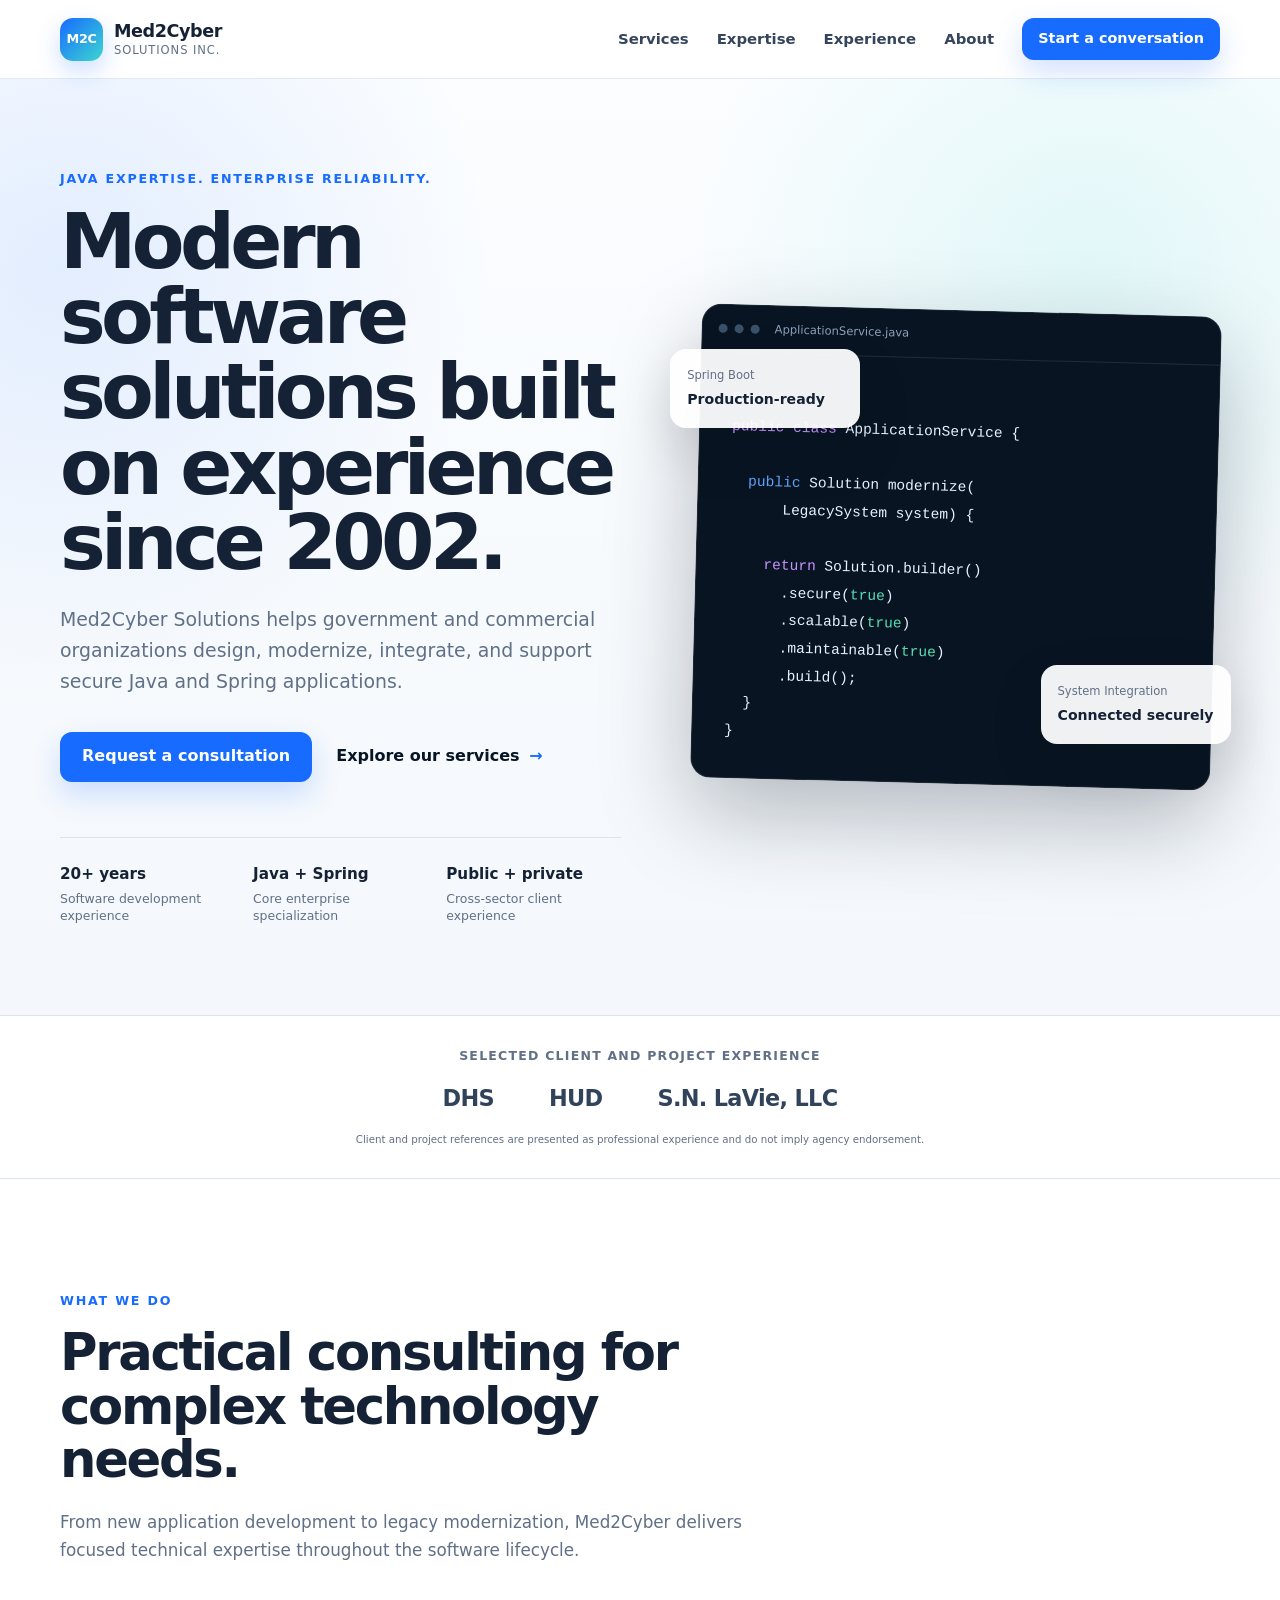
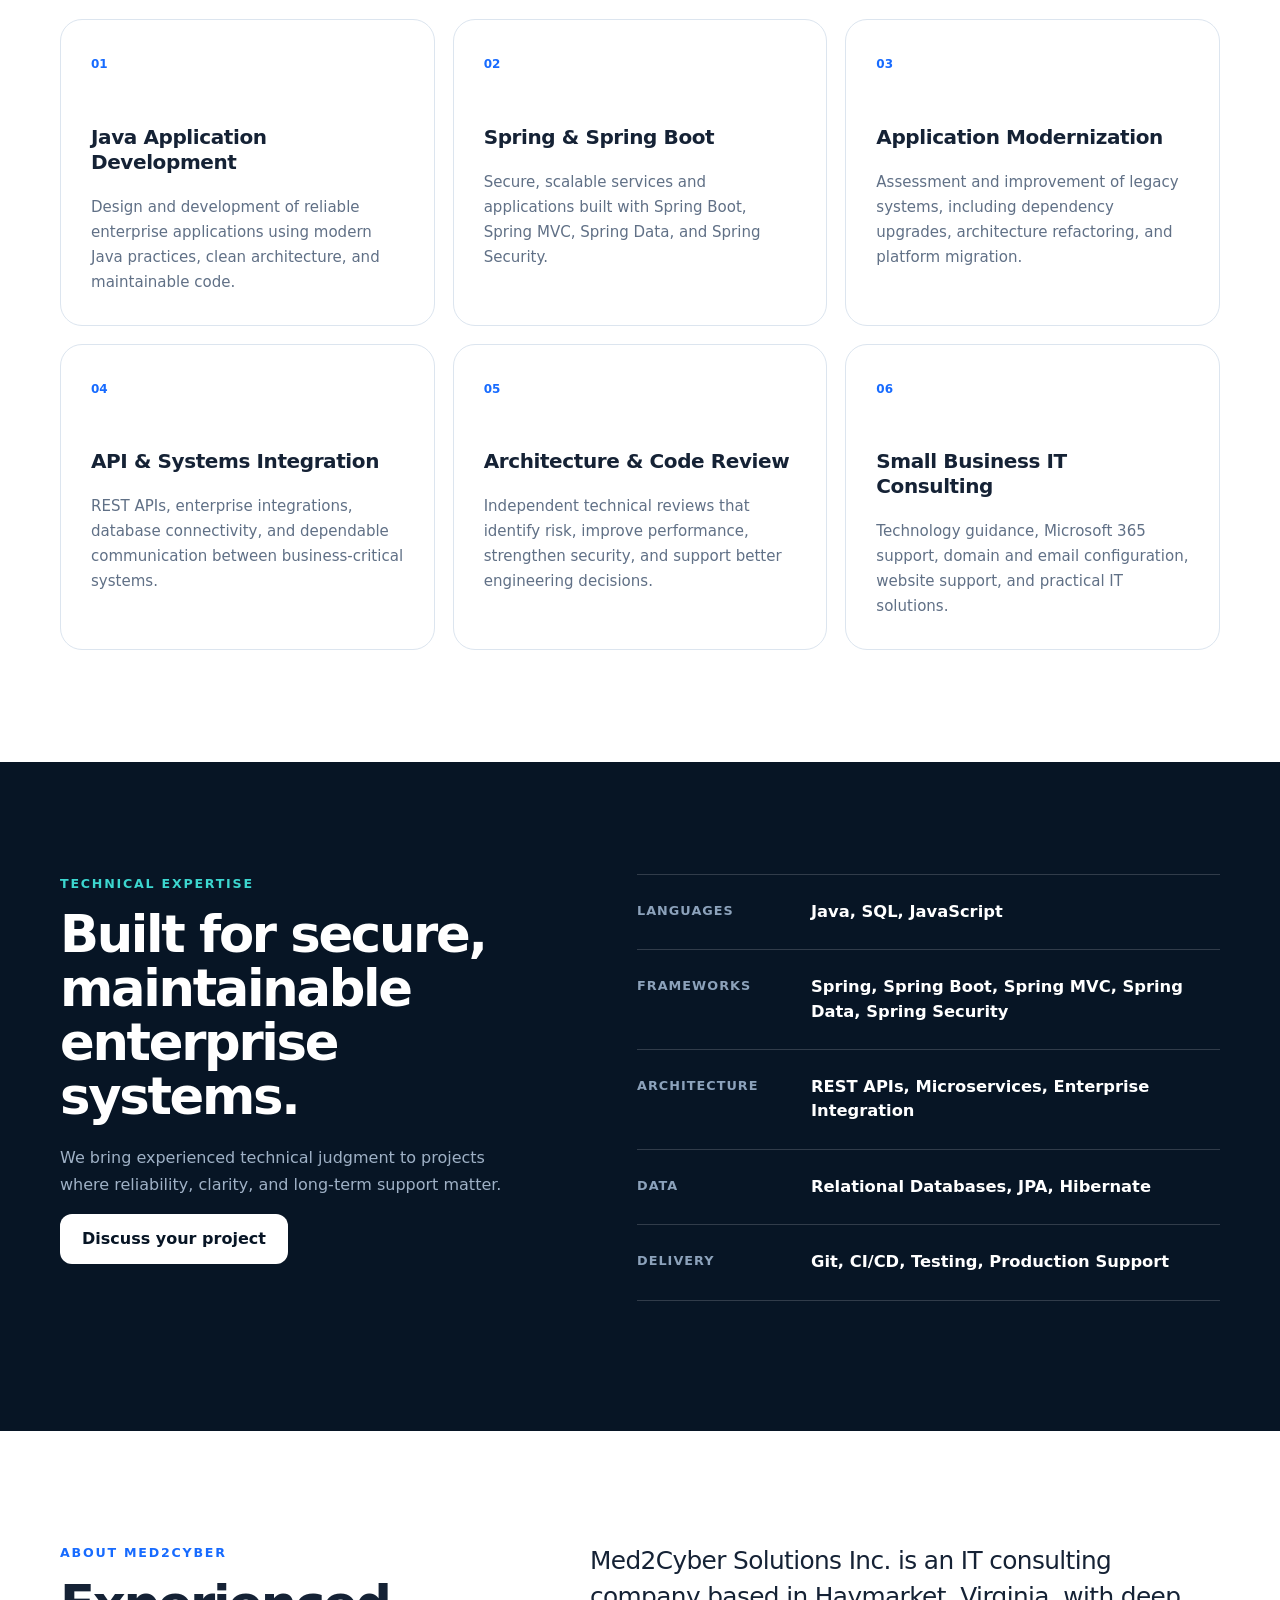
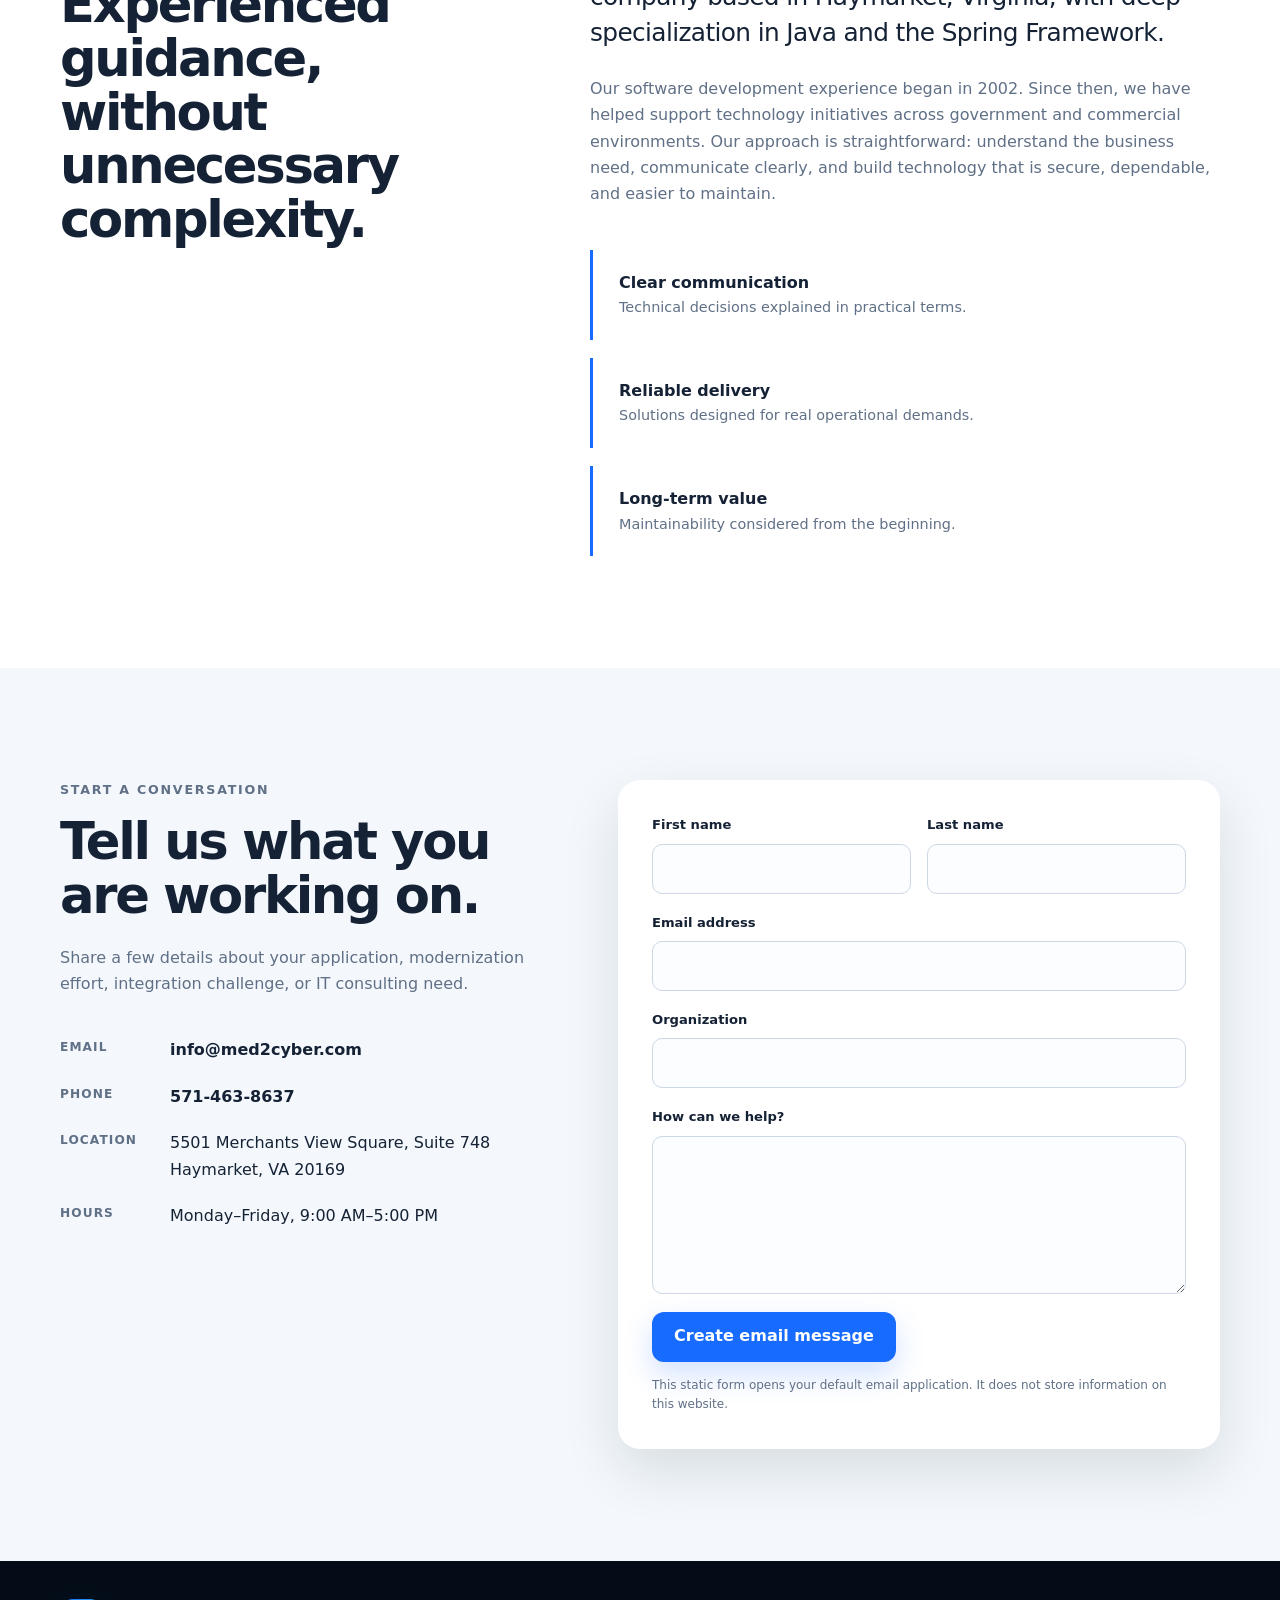
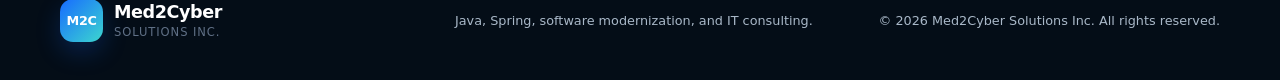
==== index.html @ 2984c555 "static web page for med2cyber`" ====
<!doctype html>
<html lang="en">
<head>
  <meta charset="utf-8" />
  <meta name="viewport" content="width=device-width, initial-scale=1" />
  <title>Med2Cyber Solutions | Java & Spring Consulting</title>
  <meta name="description" content="Med2Cyber Solutions provides Java, Spring Framework, application modernization, API integration, and IT consulting services in Northern Virginia." />
  <meta name="theme-color" content="#071525" />
  <meta property="og:title" content="Med2Cyber Solutions | Java & Spring Consulting" />
  <meta property="og:description" content="Enterprise Java solutions backed by software development experience since 2002." />
  <meta property="og:type" content="website" />
  <meta property="og:url" content="https://med2cyber.com/" />
  <link rel="canonical" href="https://med2cyber.com/" />
  <link rel="icon" href="favicon.svg" type="image/svg+xml" />
  <link rel="stylesheet" href="styles.css" />
  <script defer src="script.js"></script>
</head>
<body>
  <a class="skip-link" href="#main">Skip to content</a>

  <header class="site-header" id="top">
    <div class="container nav-wrap">
      <a class="brand" href="#top" aria-label="Med2Cyber Solutions home">
        <span class="brand-mark" aria-hidden="true">M2C</span>
        <span class="brand-text"><strong>Med2Cyber</strong><small>Solutions Inc.</small></span>
      </a>

      <button class="nav-toggle" aria-label="Open navigation" aria-expanded="false" aria-controls="site-nav">
        <span></span><span></span><span></span>
      </button>

      <nav id="site-nav" class="site-nav" aria-label="Primary navigation">
        <a href="#services">Services</a>
        <a href="#expertise">Expertise</a>
        <a href="#experience">Experience</a>
        <a href="#about">About</a>
        <a class="button button-small" href="#contact">Start a conversation</a>
      </nav>
    </div>
  </header>

  <main id="main">
    <section class="hero">
      <div class="hero-grid container">
        <div class="hero-copy reveal">
          <p class="eyebrow">Java expertise. Enterprise reliability.</p>
          <h1>Modern software solutions built on experience since 2002.</h1>
          <p class="hero-lead">Med2Cyber Solutions helps government and commercial organizations design, modernize, integrate, and support secure Java and Spring applications.</p>
          <div class="hero-actions">
            <a class="button" href="#contact">Request a consultation</a>
            <a class="text-link" href="#services">Explore our services <span aria-hidden="true">→</span></a>
          </div>
          <div class="hero-stats" aria-label="Company highlights">
            <div><strong>20+ years</strong><span>Software development experience</span></div>
            <div><strong>Java + Spring</strong><span>Core enterprise specialization</span></div>
            <div><strong>Public + private</strong><span>Cross-sector client experience</span></div>
          </div>
        </div>

        <div class="hero-visual reveal" aria-label="Illustration of connected enterprise systems">
          <div class="code-window">
            <div class="window-bar"><i></i><i></i><i></i><span>ApplicationService.java</span></div>
            <pre><code><span class="code-blue">@Service</span>
<span class="code-purple">public class</span> ApplicationService {

  <span class="code-blue">public</span> Solution modernize(
      LegacySystem system) {

    <span class="code-purple">return</span> Solution.builder()
      .secure(<span class="code-green">true</span>)
      .scalable(<span class="code-green">true</span>)
      .maintainable(<span class="code-green">true</span>)
      .build();
  }
}</code></pre>
          </div>
          <div class="floating-card floating-card-one"><span>Spring Boot</span><strong>Production-ready</strong></div>
          <div class="floating-card floating-card-two"><span>System Integration</span><strong>Connected securely</strong></div>
        </div>
      </div>
    </section>

    <section class="trust-band" id="experience" aria-labelledby="experience-title">
      <div class="container">
        <p id="experience-title">Selected client and project experience</p>
        <div class="client-list">
          <span>DHS</span><span>HUD</span><span>S.N. LaVie, LLC</span>
        </div>
        <p class="fine-print">Client and project references are presented as professional experience and do not imply agency endorsement.</p>
      </div>
    </section>

    <section class="section" id="services">
      <div class="container">
        <div class="section-heading reveal">
          <p class="eyebrow">What we do</p>
          <h2>Practical consulting for complex technology needs.</h2>
          <p>From new application development to legacy modernization, Med2Cyber delivers focused technical expertise throughout the software lifecycle.</p>
        </div>

        <div class="service-grid">
          <article class="service-card reveal">
            <span class="service-number">01</span>
            <h3>Java Application Development</h3>
            <p>Design and development of reliable enterprise applications using modern Java practices, clean architecture, and maintainable code.</p>
          </article>
          <article class="service-card reveal">
            <span class="service-number">02</span>
            <h3>Spring & Spring Boot</h3>
            <p>Secure, scalable services and applications built with Spring Boot, Spring MVC, Spring Data, and Spring Security.</p>
          </article>
          <article class="service-card reveal">
            <span class="service-number">03</span>
            <h3>Application Modernization</h3>
            <p>Assessment and improvement of legacy systems, including dependency upgrades, architecture refactoring, and platform migration.</p>
          </article>
          <article class="service-card reveal">
            <span class="service-number">04</span>
            <h3>API & Systems Integration</h3>
            <p>REST APIs, enterprise integrations, database connectivity, and dependable communication between business-critical systems.</p>
          </article>
          <article class="service-card reveal">
            <span class="service-number">05</span>
            <h3>Architecture & Code Review</h3>
            <p>Independent technical reviews that identify risk, improve performance, strengthen security, and support better engineering decisions.</p>
          </article>
          <article class="service-card reveal">
            <span class="service-number">06</span>
            <h3>Small Business IT Consulting</h3>
            <p>Technology guidance, Microsoft 365 support, domain and email configuration, website support, and practical IT solutions.</p>
          </article>
        </div>
      </div>
    </section>

    <section class="section section-dark" id="expertise">
      <div class="container expertise-grid">
        <div class="section-heading reveal">
          <p class="eyebrow">Technical expertise</p>
          <h2>Built for secure, maintainable enterprise systems.</h2>
          <p>We bring experienced technical judgment to projects where reliability, clarity, and long-term support matter.</p>
          <a class="button button-light" href="#contact">Discuss your project</a>
        </div>
        <div class="capability-list reveal">
          <div><span>Languages</span><strong>Java, SQL, JavaScript</strong></div>
          <div><span>Frameworks</span><strong>Spring, Spring Boot, Spring MVC, Spring Data, Spring Security</strong></div>
          <div><span>Architecture</span><strong>REST APIs, Microservices, Enterprise Integration</strong></div>
          <div><span>Data</span><strong>Relational Databases, JPA, Hibernate</strong></div>
          <div><span>Delivery</span><strong>Git, CI/CD, Testing, Production Support</strong></div>
        </div>
      </div>
    </section>

    <section class="section" id="about">
      <div class="container about-grid">
        <div class="about-panel reveal">
          <p class="eyebrow">About Med2Cyber</p>
          <h2>Experienced guidance, without unnecessary complexity.</h2>
        </div>
        <div class="about-copy reveal">
          <p class="large-copy">Med2Cyber Solutions Inc. is an IT consulting company based in Haymarket, Virginia, with deep specialization in Java and the Spring Framework.</p>
          <p>Our software development experience began in 2002. Since then, we have helped support technology initiatives across government and commercial environments. Our approach is straightforward: understand the business need, communicate clearly, and build technology that is secure, dependable, and easier to maintain.</p>
          <div class="principles">
            <div><strong>Clear communication</strong><span>Technical decisions explained in practical terms.</span></div>
            <div><strong>Reliable delivery</strong><span>Solutions designed for real operational demands.</span></div>
            <div><strong>Long-term value</strong><span>Maintainability considered from the beginning.</span></div>
          </div>
        </div>
      </div>
    </section>

    <section class="section contact-section" id="contact">
      <div class="container contact-grid">
        <div class="contact-copy reveal">
          <p class="eyebrow">Start a conversation</p>
          <h2>Tell us what you are working on.</h2>
          <p>Share a few details about your application, modernization effort, integration challenge, or IT consulting need.</p>
          <ul class="contact-details">
            <li><span>Email</span><a href="mailto:info@med2cyber.com">info@med2cyber.com</a></li>
            <li><span>Phone</span><a href="tel:+15714638637">571-463-8637</a></li>
            <li><span>Location</span><address>5501 Merchants View Square, Suite 748<br />Haymarket, VA 20169</address></li>
            <li><span>Hours</span><p>Monday–Friday, 9:00 AM–5:00 PM</p></li>
          </ul>
        </div>

        <form class="contact-form reveal" id="contact-form">
          <div class="field-row">
            <label>First name<input type="text" name="firstName" autocomplete="given-name" required /></label>
            <label>Last name<input type="text" name="lastName" autocomplete="family-name" required /></label>
          </div>
          <label>Email address<input type="email" name="email" autocomplete="email" required /></label>
          <label>Organization<input type="text" name="organization" autocomplete="organization" /></label>
          <label>How can we help?<textarea name="message" rows="6" required></textarea></label>
          <button class="button" type="submit">Create email message</button>
          <p class="form-note">This static form opens your default email application. It does not store information on this website.</p>
        </form>
      </div>
    </section>
  </main>

  <footer class="site-footer">
    <div class="container footer-grid">
      <a class="brand brand-footer" href="#top">
        <span class="brand-mark">M2C</span>
        <span class="brand-text"><strong>Med2Cyber</strong><small>Solutions Inc.</small></span>
      </a>
      <p>Java, Spring, software modernization, and IT consulting.</p>
      <p>© <span id="year"></span> Med2Cyber Solutions Inc. All rights reserved.</p>
    </div>
  </footer>
</body>
</html>
---- styles.css ----
:root {
  --navy: #071525;
  --navy-soft: #10253d;
  --blue: #176bff;
  --blue-light: #5fa2ff;
  --cyan: #3cd6cf;
  --text: #152235;
  --muted: #607086;
  --line: #dce5ef;
  --surface: #f4f8fc;
  --white: #fff;
  --shadow: 0 22px 55px rgba(7, 21, 37, .12);
  --radius: 22px;
}

* { box-sizing: border-box; }
html { scroll-behavior: smooth; }
body {
  margin: 0;
  font-family: Inter, ui-sans-serif, system-ui, -apple-system, BlinkMacSystemFont, "Segoe UI", sans-serif;
  color: var(--text);
  background: var(--white);
  line-height: 1.65;
  -webkit-font-smoothing: antialiased;
}
a { color: inherit; }
img { max-width: 100%; display: block; }
button, input, textarea { font: inherit; }
.container { width: min(1160px, calc(100% - 40px)); margin-inline: auto; }
.skip-link { position: fixed; top: 8px; left: 8px; z-index: 999; transform: translateY(-150%); background: #fff; padding: 10px 14px; border-radius: 8px; }
.skip-link:focus { transform: translateY(0); }

.site-header {
  position: sticky; top: 0; z-index: 50;
  background: rgba(255,255,255,.88);
  backdrop-filter: blur(18px);
  border-bottom: 1px solid rgba(220,229,239,.8);
}
.nav-wrap { min-height: 78px; display: flex; align-items: center; justify-content: space-between; gap: 24px; }
.brand { display: inline-flex; align-items: center; gap: 11px; text-decoration: none; }
.brand-mark { width: 43px; height: 43px; display: grid; place-items: center; border-radius: 13px; background: linear-gradient(135deg,var(--blue),var(--cyan)); color: #fff; font-size: .8rem; font-weight: 900; letter-spacing: -.03em; box-shadow: 0 10px 25px rgba(23,107,255,.22); }
.brand-text { display: grid; line-height: 1.05; }
.brand-text strong { font-size: 1.1rem; letter-spacing: -.025em; }
.brand-text small { color: var(--muted); font-size: .72rem; margin-top: 4px; letter-spacing: .08em; text-transform: uppercase; }
.site-nav { display: flex; align-items: center; gap: 28px; }
.site-nav > a:not(.button) { text-decoration: none; font-size: .93rem; font-weight: 650; color: #35455b; }
.site-nav > a:not(.button):hover { color: var(--blue); }
.nav-toggle { display: none; background: none; border: 0; padding: 8px; }
.nav-toggle span { display: block; width: 24px; height: 2px; background: var(--navy); margin: 5px; }

.button { display: inline-flex; align-items: center; justify-content: center; min-height: 50px; padding: 0 22px; border: 0; border-radius: 12px; background: var(--blue); color: #fff; text-decoration: none; font-weight: 800; cursor: pointer; box-shadow: 0 12px 30px rgba(23,107,255,.2); transition: .2s ease; }
.button:hover { transform: translateY(-2px); background: #0e5fe9; }
.button-small { min-height: 42px; padding-inline: 16px; font-size: .9rem; }
.button-light { background: #fff; color: var(--navy); box-shadow: none; }
.text-link { font-weight: 800; text-decoration: none; color: var(--navy); }
.text-link span { color: var(--blue); margin-left: 4px; }

.hero { overflow: hidden; background: radial-gradient(circle at 85% 20%, rgba(60,214,207,.13), transparent 30%), radial-gradient(circle at 5% 20%, rgba(23,107,255,.1), transparent 30%), linear-gradient(#fbfdff,#f4f8fc); }
.hero-grid { min-height: 720px; display: grid; grid-template-columns: 1.03fr .97fr; align-items: center; gap: 70px; padding-block: 90px; }
.eyebrow { margin: 0 0 14px; color: var(--blue); font-size: .79rem; letter-spacing: .14em; font-weight: 900; text-transform: uppercase; }
h1,h2,h3,p { margin-top: 0; }
h1 { font-size: clamp(3.3rem, 6vw, 5.7rem); line-height: .98; letter-spacing: -.06em; max-width: 780px; margin-bottom: 24px; }
h2 { font-size: clamp(2.1rem, 4vw, 3.5rem); line-height: 1.05; letter-spacing: -.045em; margin-bottom: 22px; }
h3 { font-size: 1.25rem; line-height: 1.25; letter-spacing: -.02em; }
.hero-lead { font-size: 1.18rem; color: var(--muted); max-width: 640px; }
.hero-actions { display: flex; align-items: center; gap: 24px; margin-top: 34px; }
.hero-stats { margin-top: 55px; display: grid; grid-template-columns: repeat(3,1fr); gap: 18px; border-top: 1px solid var(--line); padding-top: 24px; }
.hero-stats div { display: grid; gap: 3px; }
.hero-stats strong { font-size: .95rem; }
.hero-stats span { color: var(--muted); font-size: .78rem; line-height: 1.4; }
.hero-visual { position: relative; min-height: 520px; display: grid; place-items: center; }
.hero-visual::before { content: ""; position: absolute; width: 420px; height: 420px; border-radius: 50%; background: linear-gradient(135deg,rgba(23,107,255,.18),rgba(60,214,207,.18)); filter: blur(2px); }
.code-window { position: relative; z-index: 1; width: min(100%,520px); overflow: hidden; background: #081421; color: #e8f1ff; border: 1px solid rgba(255,255,255,.1); border-radius: 20px; box-shadow: 0 35px 90px rgba(7,21,37,.28); transform: rotate(1.5deg); }
.window-bar { min-height: 48px; display: flex; align-items: center; gap: 7px; padding: 0 16px; border-bottom: 1px solid rgba(255,255,255,.1); color: #8ba2bc; font-size: .72rem; }
.window-bar i { width: 9px; height: 9px; border-radius: 50%; background: #395169; }
.window-bar span { margin-left: 8px; }
.code-window pre { margin: 0; padding: 32px; overflow: auto; font: 500 .91rem/1.9 ui-monospace,SFMono-Regular,Menlo,monospace; }
.code-blue { color: #63a4ff; } .code-purple { color: #c993ff; } .code-green { color: #58dfb4; }
.floating-card { position: absolute; z-index: 2; width: 190px; padding: 17px; border-radius: 16px; background: rgba(255,255,255,.94); box-shadow: var(--shadow); display: grid; gap: 3px; }
.floating-card span { color: var(--muted); font-size: .72rem; }
.floating-card strong { font-size: .88rem; }
.floating-card-one { left: -4%; top: 12%; }
.floating-card-two { right: -2%; bottom: 12%; }

.trust-band { padding: 30px 0; border-block: 1px solid var(--line); background: #fff; text-align: center; }
.trust-band p { margin-bottom: 14px; color: var(--muted); font-size: .78rem; text-transform: uppercase; letter-spacing: .1em; font-weight: 800; }
.client-list { display: flex; justify-content: center; align-items: center; flex-wrap: wrap; gap: 55px; }
.client-list span { font-size: 1.4rem; color: #31435a; font-weight: 900; letter-spacing: -.03em; }
.trust-band .fine-print { margin: 14px 0 0; font-size: .64rem; text-transform: none; letter-spacing: normal; font-weight: 500; }

.section { padding: 112px 0; }
.section-heading { max-width: 700px; margin-bottom: 55px; }
.section-heading > p:last-child { color: var(--muted); font-size: 1.05rem; }
.service-grid { display: grid; grid-template-columns: repeat(3,1fr); gap: 18px; }
.service-card { min-height: 265px; padding: 30px; border: 1px solid var(--line); border-radius: var(--radius); background: #fff; transition: .25s ease; }
.service-card:hover { transform: translateY(-6px); box-shadow: var(--shadow); border-color: transparent; }
.service-number { display: inline-block; color: var(--blue); font-size: .75rem; font-weight: 900; margin-bottom: 50px; }
.service-card p { color: var(--muted); font-size: .94rem; margin-bottom: 0; }

.section-dark { color: #fff; background: var(--navy); }
.section-dark .eyebrow { color: var(--cyan); }
.section-dark .section-heading > p:last-of-type { color: #9fb1c6; }
.expertise-grid { display: grid; grid-template-columns: .9fr 1.1fr; gap: 100px; align-items: start; }
.capability-list { border-top: 1px solid rgba(255,255,255,.17); }
.capability-list div { display: grid; grid-template-columns: 150px 1fr; gap: 24px; padding: 25px 0; border-bottom: 1px solid rgba(255,255,255,.17); }
.capability-list span { color: #8ca2bb; font-size: .8rem; text-transform: uppercase; letter-spacing: .08em; font-weight: 800; }
.capability-list strong { font-size: 1.02rem; line-height: 1.5; }

.about-grid { display: grid; grid-template-columns: .8fr 1.2fr; gap: 110px; }
.about-panel { position: sticky; top: 120px; align-self: start; }
.about-copy > p { color: var(--muted); }
.about-copy .large-copy { color: var(--text); font-size: 1.55rem; line-height: 1.45; letter-spacing: -.025em; }
.principles { margin-top: 42px; display: grid; gap: 18px; }
.principles div { padding: 20px 0 20px 26px; border-left: 3px solid var(--blue); display: grid; }
.principles span { color: var(--muted); font-size: .9rem; }

.contact-section { background: var(--surface); }
.contact-grid { display: grid; grid-template-columns: .88fr 1.12fr; gap: 85px; align-items: start; }
.contact-copy > p { color: var(--muted); }
.contact-details { list-style: none; padding: 0; margin: 40px 0 0; display: grid; gap: 20px; }
.contact-details li { display: grid; grid-template-columns: 95px 1fr; gap: 15px; }
.contact-details span { color: var(--muted); font-size: .76rem; text-transform: uppercase; letter-spacing: .09em; font-weight: 800; }
.contact-details a { font-weight: 800; text-decoration: none; }
.contact-details p, address { margin: 0; font-style: normal; }
.contact-form { padding: 34px; border-radius: var(--radius); background: #fff; box-shadow: var(--shadow); }
.field-row { display: grid; grid-template-columns: 1fr 1fr; gap: 16px; }
label { display: grid; gap: 8px; margin-bottom: 18px; font-size: .82rem; font-weight: 800; }
input, textarea { width: 100%; border: 1px solid #ccd8e5; border-radius: 10px; background: #fbfdff; padding: 13px 14px; color: var(--text); outline: none; }
input:focus, textarea:focus { border-color: var(--blue); box-shadow: 0 0 0 3px rgba(23,107,255,.1); }
textarea { resize: vertical; }
.form-note { margin: 14px 0 0; color: var(--muted); font-size: .75rem; }

.site-footer { padding: 38px 0; background: #040d17; color: #a9b8c8; }
.footer-grid { display: grid; grid-template-columns: 1fr 1fr 1fr; align-items: center; gap: 25px; }
.brand-footer .brand-text strong { color: #fff; }
.footer-grid p { margin: 0; font-size: .8rem; }
.footer-grid p:last-child { text-align: right; }

.reveal { opacity: 0; transform: translateY(18px); transition: opacity .7s ease, transform .7s ease; }
.reveal.visible { opacity: 1; transform: none; }

@media (max-width: 940px) {
  .nav-toggle { display: block; }
  .site-nav { position: absolute; top: 78px; left: 0; right: 0; display: none; flex-direction: column; align-items: stretch; gap: 0; padding: 12px 20px 22px; background: #fff; border-bottom: 1px solid var(--line); }
  .site-nav.open { display: flex; }
  .site-nav a { padding: 12px; }
  .hero-grid, .expertise-grid, .about-grid, .contact-grid { grid-template-columns: 1fr; gap: 55px; }
  .hero-grid { padding-block: 75px; }
  .hero-visual { min-height: 440px; }
  .service-grid { grid-template-columns: repeat(2,1fr); }
  .about-panel { position: static; }
  .footer-grid { grid-template-columns: 1fr; text-align: left; }
  .footer-grid p:last-child { text-align: left; }
}

@media (max-width: 620px) {
  .container { width: min(100% - 26px,1160px); }
  .section { padding: 82px 0; }
  h1 { font-size: clamp(2.75rem,14vw,4rem); }
  .hero-grid { min-height: auto; padding-block: 58px 70px; }
  .hero-actions { align-items: flex-start; flex-direction: column; }
  .hero-stats { grid-template-columns: 1fr; }
  .hero-visual { min-height: 390px; }
  .code-window pre { padding: 23px; font-size: .76rem; }
  .floating-card { display: none; }
  .service-grid { grid-template-columns: 1fr; }
  .service-card { min-height: 235px; }
  .client-list { gap: 25px; }
  .client-list span { font-size: 1.1rem; }
  .capability-list div, .contact-details li { grid-template-columns: 1fr; gap: 5px; }
  .field-row { grid-template-columns: 1fr; gap: 0; }
  .contact-form { padding: 24px; }
}
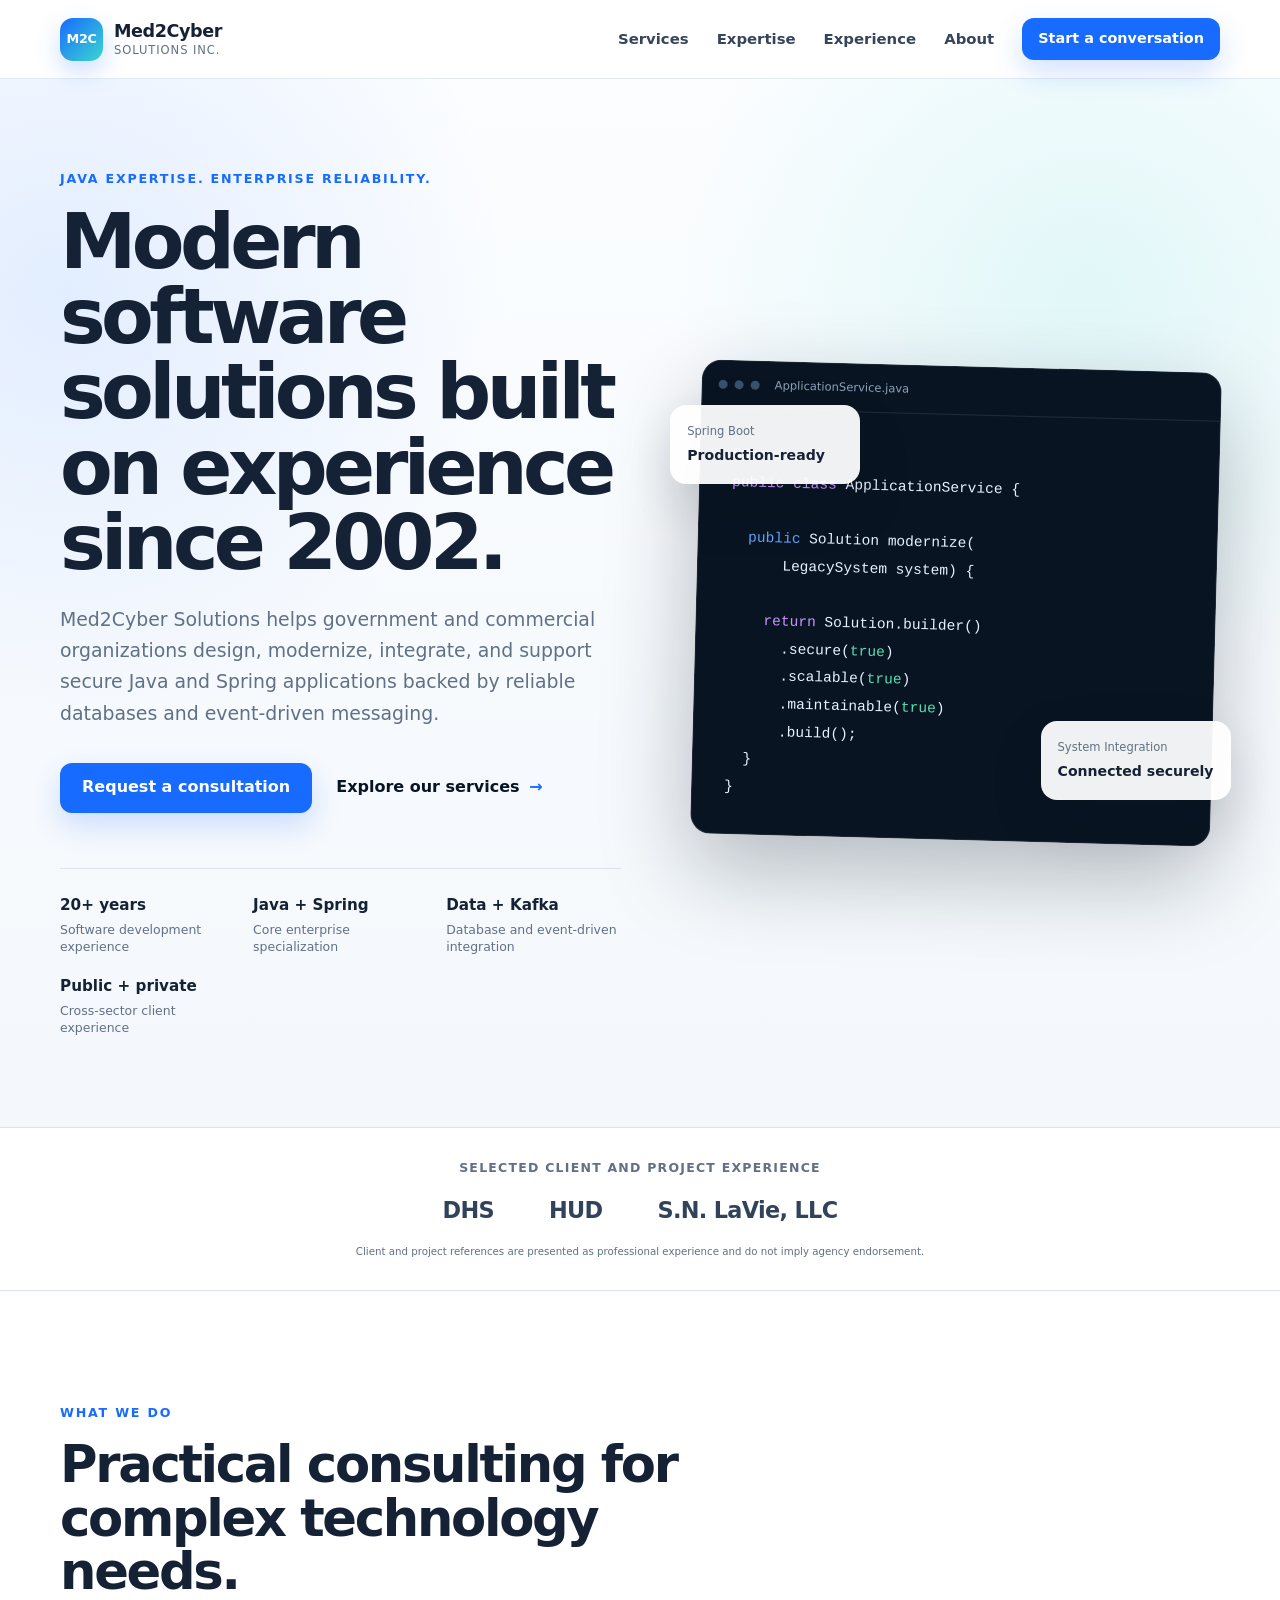
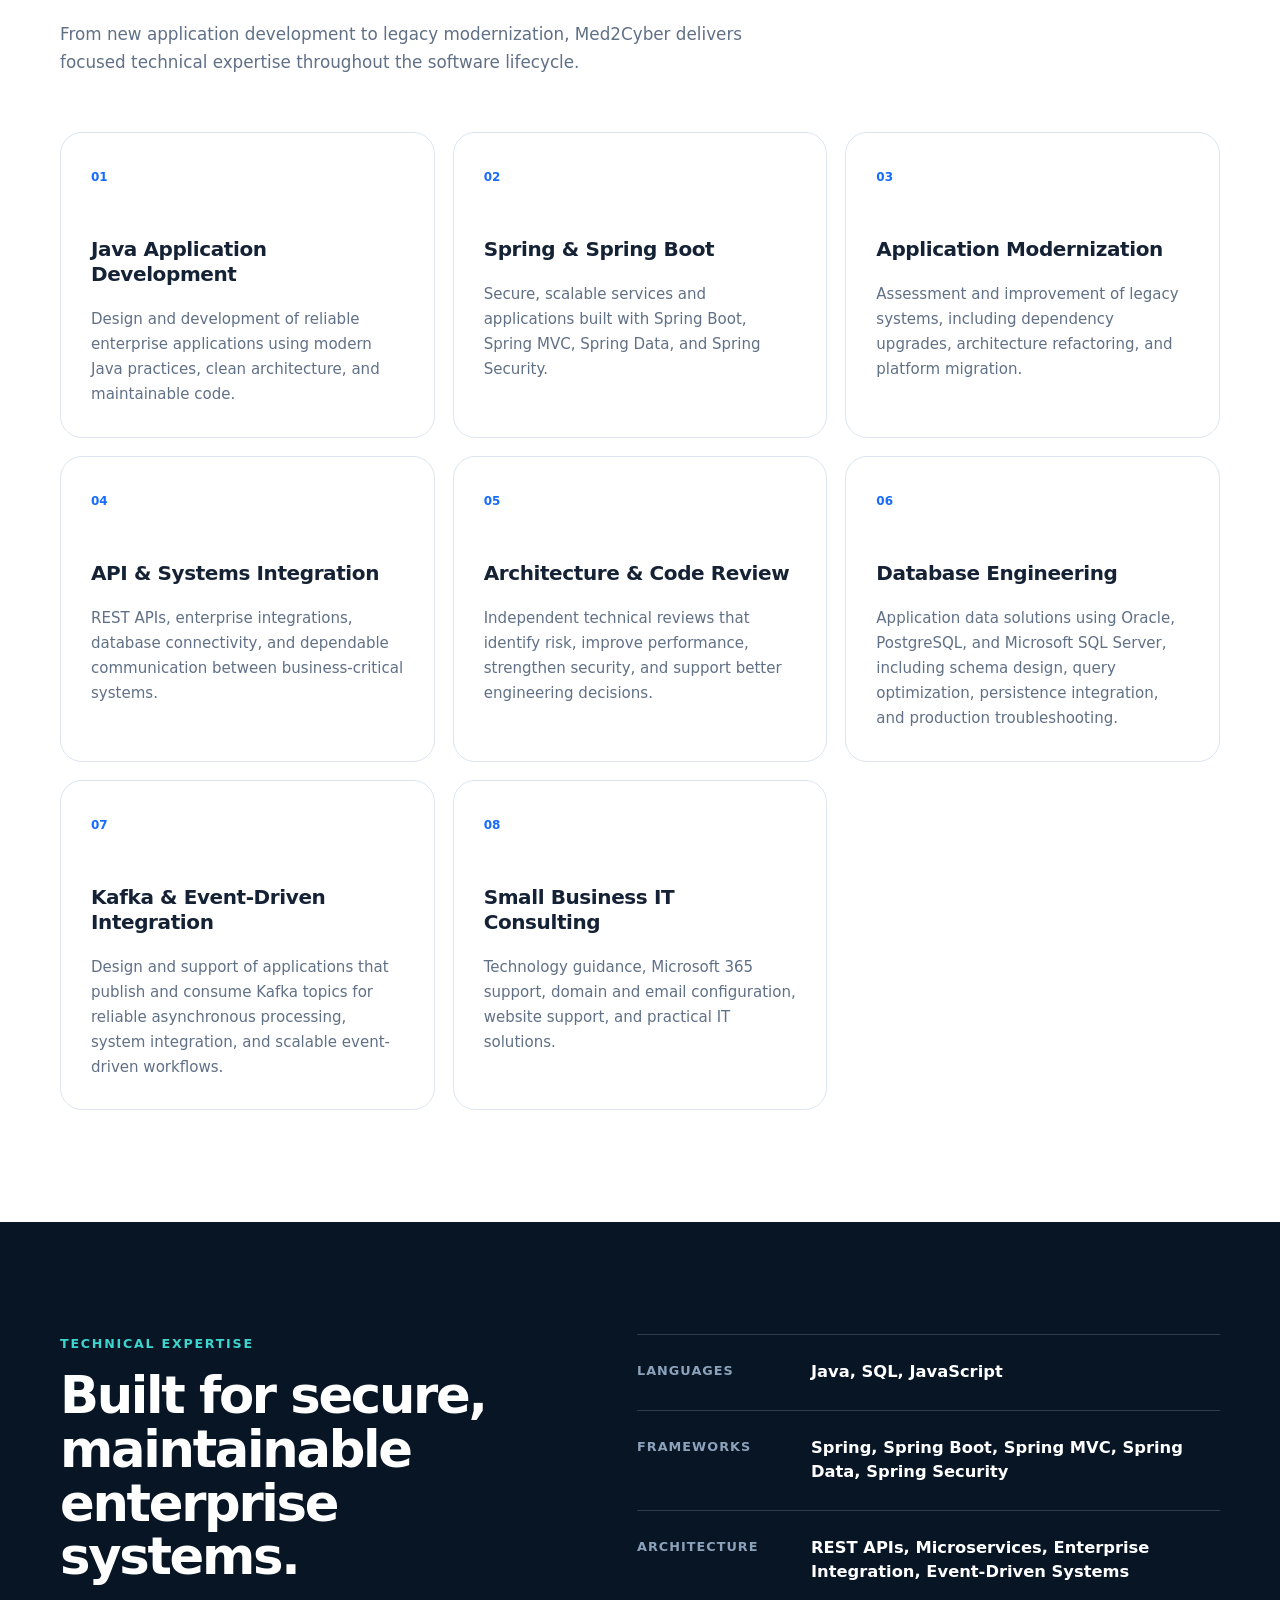
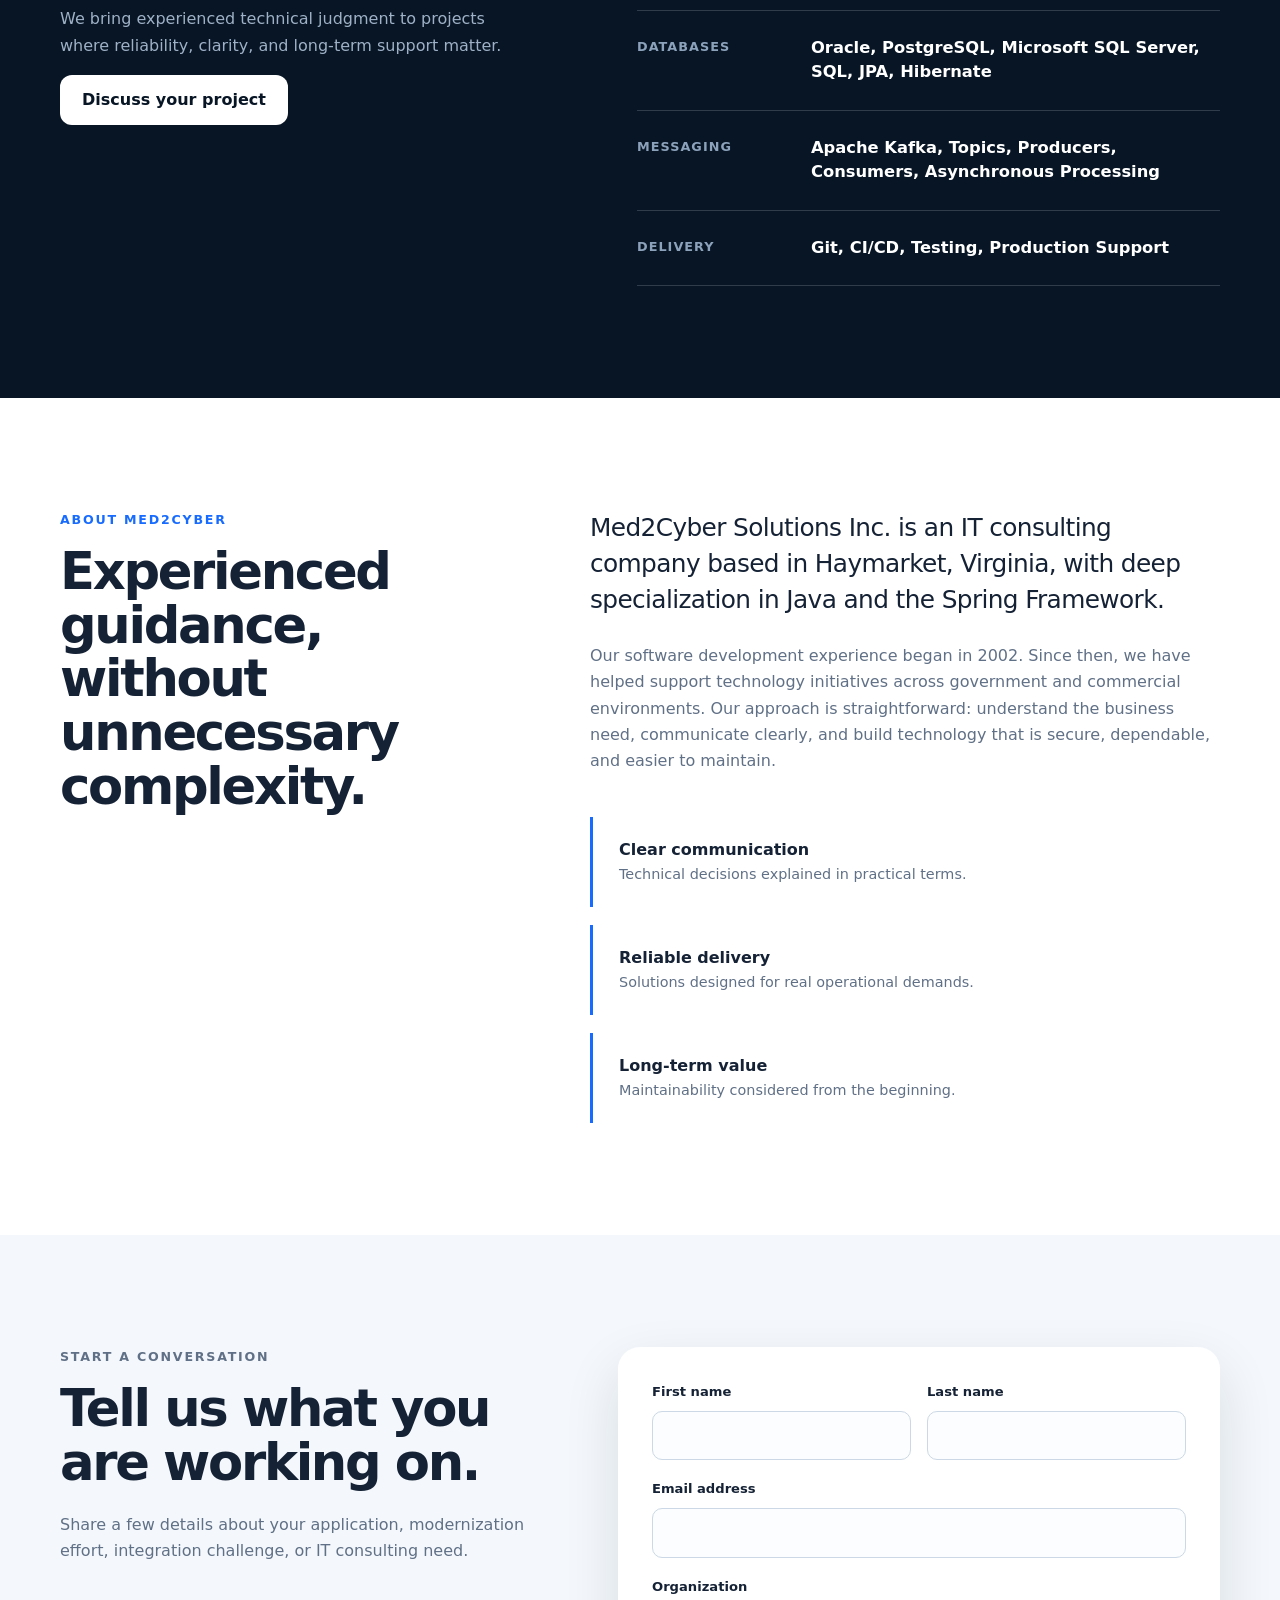
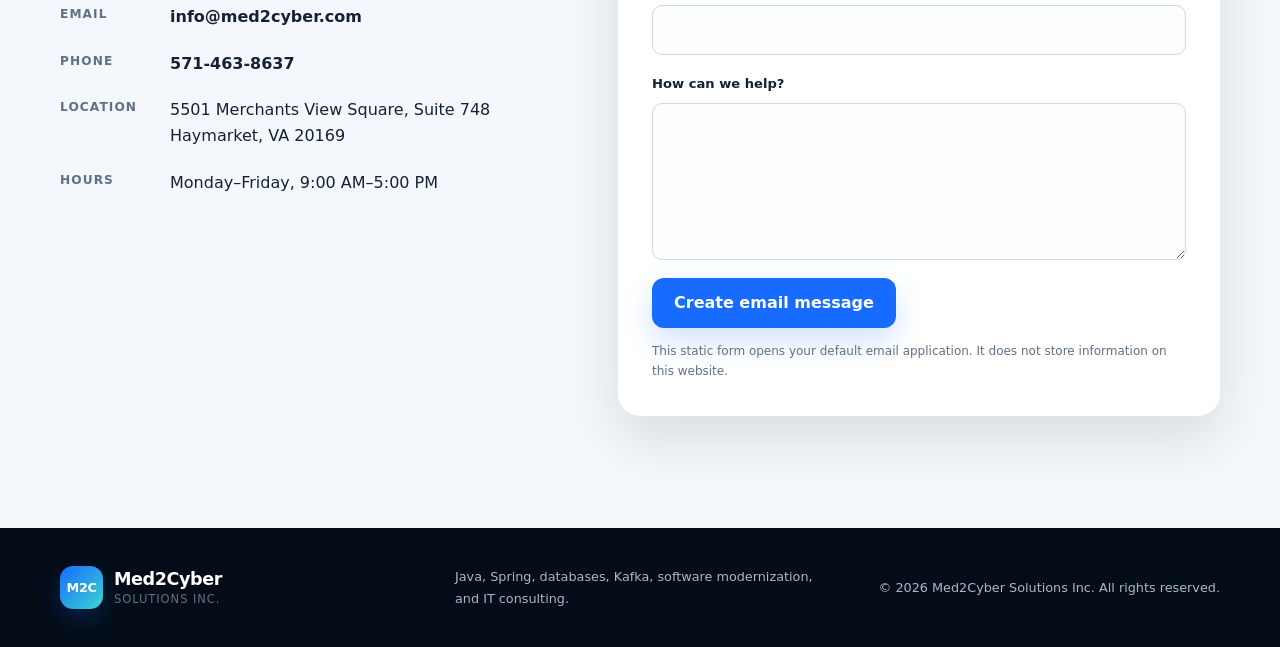
==== commit 7ae7a607: "added database to website" ====
--- a/index.html
+++ b/index.html
@@ -4,10 +4,10 @@
   <meta charset="utf-8" />
   <meta name="viewport" content="width=device-width, initial-scale=1" />
   <title>Med2Cyber Solutions | Java & Spring Consulting</title>
-  <meta name="description" content="Med2Cyber Solutions provides Java, Spring Framework, application modernization, API integration, and IT consulting services in Northern Virginia." />
+  <meta name="description" content="Med2Cyber Solutions provides Java, Spring Framework, database integration, Kafka messaging, application modernization, API integration, and IT consulting services in Northern Virginia." />
   <meta name="theme-color" content="#071525" />
   <meta property="og:title" content="Med2Cyber Solutions | Java & Spring Consulting" />
-  <meta property="og:description" content="Enterprise Java solutions backed by software development experience since 2002." />
+  <meta property="og:description" content="Enterprise Java, Spring, database, and Kafka solutions backed by software development experience since 2002." />
   <meta property="og:type" content="website" />
   <meta property="og:url" content="https://med2cyber.com/" />
   <link rel="canonical" href="https://med2cyber.com/" />
@@ -45,7 +45,7 @@
         <div class="hero-copy reveal">
           <p class="eyebrow">Java expertise. Enterprise reliability.</p>
           <h1>Modern software solutions built on experience since 2002.</h1>
-          <p class="hero-lead">Med2Cyber Solutions helps government and commercial organizations design, modernize, integrate, and support secure Java and Spring applications.</p>
+          <p class="hero-lead">Med2Cyber Solutions helps government and commercial organizations design, modernize, integrate, and support secure Java and Spring applications backed by reliable databases and event-driven messaging.</p>
           <div class="hero-actions">
             <a class="button" href="#contact">Request a consultation</a>
             <a class="text-link" href="#services">Explore our services <span aria-hidden="true">→</span></a>
@@ -53,6 +53,7 @@
           <div class="hero-stats" aria-label="Company highlights">
             <div><strong>20+ years</strong><span>Software development experience</span></div>
             <div><strong>Java + Spring</strong><span>Core enterprise specialization</span></div>
+            <div><strong>Data + Kafka</strong><span>Database and event-driven integration</span></div>
             <div><strong>Public + private</strong><span>Cross-sector client experience</span></div>
           </div>
         </div>
@@ -126,6 +127,16 @@
           </article>
           <article class="service-card reveal">
             <span class="service-number">06</span>
+            <h3>Database Engineering</h3>
+            <p>Application data solutions using Oracle, PostgreSQL, and Microsoft SQL Server, including schema design, query optimization, persistence integration, and production troubleshooting.</p>
+          </article>
+          <article class="service-card reveal">
+            <span class="service-number">07</span>
+            <h3>Kafka & Event-Driven Integration</h3>
+            <p>Design and support of applications that publish and consume Kafka topics for reliable asynchronous processing, system integration, and scalable event-driven workflows.</p>
+          </article>
+          <article class="service-card reveal">
+            <span class="service-number">08</span>
             <h3>Small Business IT Consulting</h3>
             <p>Technology guidance, Microsoft 365 support, domain and email configuration, website support, and practical IT solutions.</p>
           </article>
@@ -144,8 +155,9 @@
         <div class="capability-list reveal">
           <div><span>Languages</span><strong>Java, SQL, JavaScript</strong></div>
           <div><span>Frameworks</span><strong>Spring, Spring Boot, Spring MVC, Spring Data, Spring Security</strong></div>
-          <div><span>Architecture</span><strong>REST APIs, Microservices, Enterprise Integration</strong></div>
-          <div><span>Data</span><strong>Relational Databases, JPA, Hibernate</strong></div>
+          <div><span>Architecture</span><strong>REST APIs, Microservices, Enterprise Integration, Event-Driven Systems</strong></div>
+          <div><span>Databases</span><strong>Oracle, PostgreSQL, Microsoft SQL Server, SQL, JPA, Hibernate</strong></div>
+          <div><span>Messaging</span><strong>Apache Kafka, Topics, Producers, Consumers, Asynchronous Processing</strong></div>
           <div><span>Delivery</span><strong>Git, CI/CD, Testing, Production Support</strong></div>
         </div>
       </div>
@@ -204,7 +216,7 @@
         <span class="brand-mark">M2C</span>
         <span class="brand-text"><strong>Med2Cyber</strong><small>Solutions Inc.</small></span>
       </a>
-      <p>Java, Spring, software modernization, and IT consulting.</p>
+      <p>Java, Spring, databases, Kafka, software modernization, and IT consulting.</p>
       <p>© <span id="year"></span> Med2Cyber Solutions Inc. All rights reserved.</p>
     </div>
   </footer>
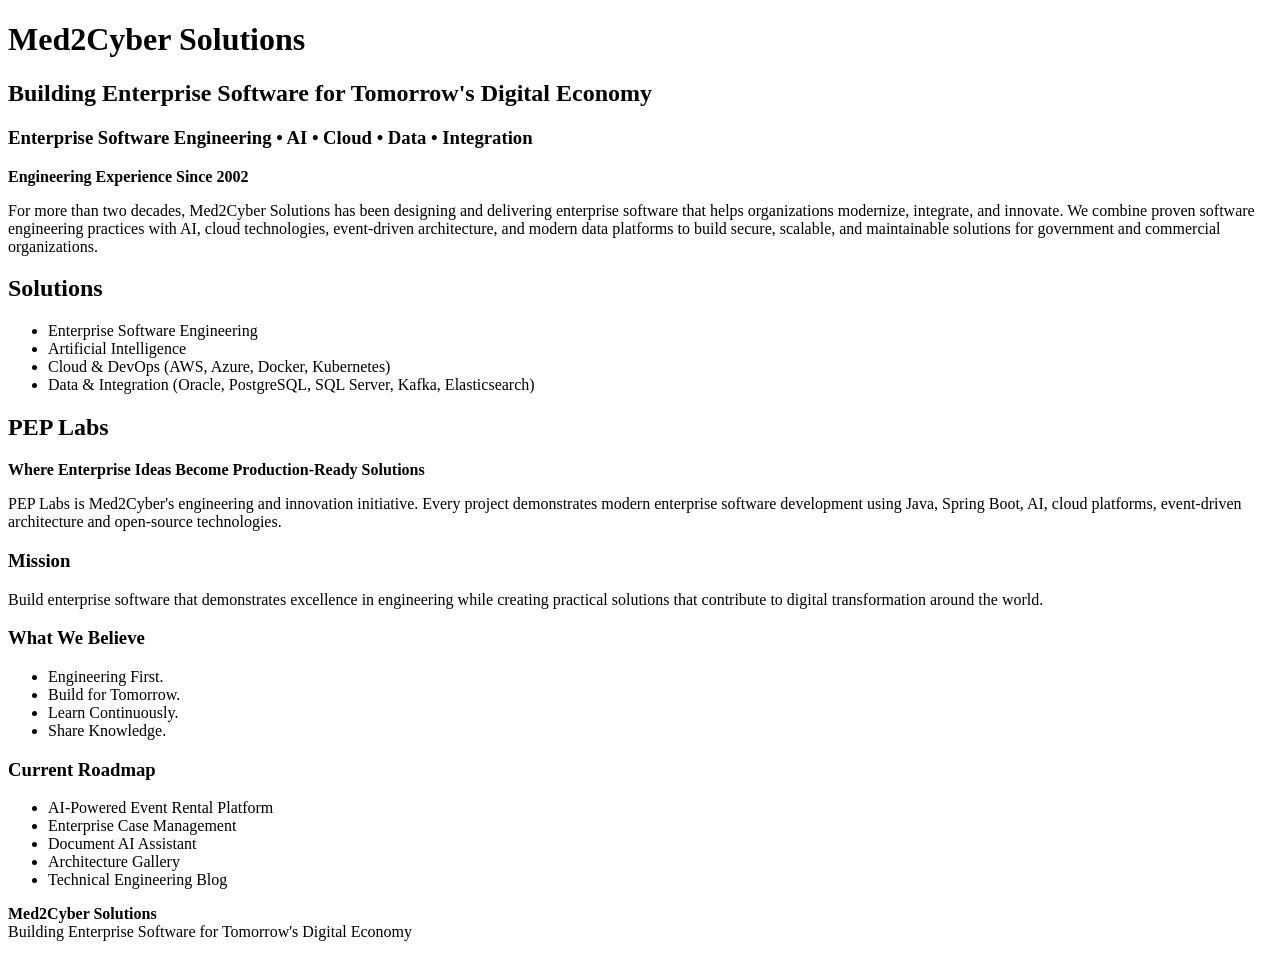
==== commit 4712610f: "updated to add future projects" ====
--- a/index.html
+++ b/index.html
@@ -1,224 +1,56 @@
-<!doctype html>
+
+<!DOCTYPE html>
 <html lang="en">
 <head>
-  <meta charset="utf-8" />
-  <meta name="viewport" content="width=device-width, initial-scale=1" />
-  <title>Med2Cyber Solutions | Java & Spring Consulting</title>
-  <meta name="description" content="Med2Cyber Solutions provides Java, Spring Framework, database integration, Kafka messaging, application modernization, API integration, and IT consulting services in Northern Virginia." />
-  <meta name="theme-color" content="#071525" />
-  <meta property="og:title" content="Med2Cyber Solutions | Java & Spring Consulting" />
-  <meta property="og:description" content="Enterprise Java, Spring, database, and Kafka solutions backed by software development experience since 2002." />
-  <meta property="og:type" content="website" />
-  <meta property="og:url" content="https://med2cyber.com/" />
-  <link rel="canonical" href="https://med2cyber.com/" />
-  <link rel="icon" href="favicon.svg" type="image/svg+xml" />
-  <link rel="stylesheet" href="styles.css" />
-  <script defer src="script.js"></script>
+<meta charset="UTF-8">
+<meta name="viewport" content="width=device-width, initial-scale=1.0">
+<title>Med2Cyber Solutions | Building Enterprise Software for Tomorrow's Digital Economy</title>
+<meta name="description" content="Enterprise Software Engineering • AI • Cloud • Data • Integration">
 </head>
 <body>
-  <a class="skip-link" href="#main">Skip to content</a>
+<h1>Med2Cyber Solutions</h1>
+<h2>Building Enterprise Software for Tomorrow's Digital Economy</h2>
+<h3>Enterprise Software Engineering • AI • Cloud • Data • Integration</h3>
 
-  <header class="site-header" id="top">
-    <div class="container nav-wrap">
-      <a class="brand" href="#top" aria-label="Med2Cyber Solutions home">
-        <span class="brand-mark" aria-hidden="true">M2C</span>
-        <span class="brand-text"><strong>Med2Cyber</strong><small>Solutions Inc.</small></span>
-      </a>
+<p><strong>Engineering Experience Since 2002</strong></p>
 
-      <button class="nav-toggle" aria-label="Open navigation" aria-expanded="false" aria-controls="site-nav">
-        <span></span><span></span><span></span>
-      </button>
+<p>For more than two decades, Med2Cyber Solutions has been designing and delivering enterprise software that helps organizations modernize, integrate, and innovate. We combine proven software engineering practices with AI, cloud technologies, event-driven architecture, and modern data platforms to build secure, scalable, and maintainable solutions for government and commercial organizations.</p>
 
-      <nav id="site-nav" class="site-nav" aria-label="Primary navigation">
-        <a href="#services">Services</a>
-        <a href="#expertise">Expertise</a>
-        <a href="#experience">Experience</a>
-        <a href="#about">About</a>
-        <a class="button button-small" href="#contact">Start a conversation</a>
-      </nav>
-    </div>
-  </header>
+<h2>Solutions</h2>
+<ul>
+<li>Enterprise Software Engineering</li>
+<li>Artificial Intelligence</li>
+<li>Cloud & DevOps (AWS, Azure, Docker, Kubernetes)</li>
+<li>Data & Integration (Oracle, PostgreSQL, SQL Server, Kafka, Elasticsearch)</li>
+</ul>
 
-  <main id="main">
-    <section class="hero">
-      <div class="hero-grid container">
-        <div class="hero-copy reveal">
-          <p class="eyebrow">Java expertise. Enterprise reliability.</p>
-          <h1>Modern software solutions built on experience since 2002.</h1>
-          <p class="hero-lead">Med2Cyber Solutions helps government and commercial organizations design, modernize, integrate, and support secure Java and Spring applications backed by reliable databases and event-driven messaging.</p>
-          <div class="hero-actions">
-            <a class="button" href="#contact">Request a consultation</a>
-            <a class="text-link" href="#services">Explore our services <span aria-hidden="true">→</span></a>
-          </div>
-          <div class="hero-stats" aria-label="Company highlights">
-            <div><strong>20+ years</strong><span>Software development experience</span></div>
-            <div><strong>Java + Spring</strong><span>Core enterprise specialization</span></div>
-            <div><strong>Data + Kafka</strong><span>Database and event-driven integration</span></div>
-            <div><strong>Public + private</strong><span>Cross-sector client experience</span></div>
-          </div>
-        </div>
+<h2>PEP Labs</h2>
+<p><strong>Where Enterprise Ideas Become Production-Ready Solutions</strong></p>
+<p>PEP Labs is Med2Cyber's engineering and innovation initiative. Every project demonstrates modern enterprise software development using Java, Spring Boot, AI, cloud platforms, event-driven architecture and open-source technologies.</p>
 
-        <div class="hero-visual reveal" aria-label="Illustration of connected enterprise systems">
-          <div class="code-window">
-            <div class="window-bar"><i></i><i></i><i></i><span>ApplicationService.java</span></div>
-            <pre><code><span class="code-blue">@Service</span>
-<span class="code-purple">public class</span> ApplicationService {
+<h3>Mission</h3>
+<p>Build enterprise software that demonstrates excellence in engineering while creating practical solutions that contribute to digital transformation around the world.</p>
 
-  <span class="code-blue">public</span> Solution modernize(
-      LegacySystem system) {
+<h3>What We Believe</h3>
+<ul>
+<li>Engineering First.</li>
+<li>Build for Tomorrow.</li>
+<li>Learn Continuously.</li>
+<li>Share Knowledge.</li>
+</ul>
 
-    <span class="code-purple">return</span> Solution.builder()
-      .secure(<span class="code-green">true</span>)
-      .scalable(<span class="code-green">true</span>)
-      .maintainable(<span class="code-green">true</span>)
-      .build();
-  }
-}</code></pre>
-          </div>
-          <div class="floating-card floating-card-one"><span>Spring Boot</span><strong>Production-ready</strong></div>
-          <div class="floating-card floating-card-two"><span>System Integration</span><strong>Connected securely</strong></div>
-        </div>
-      </div>
-    </section>
+<h3>Current Roadmap</h3>
+<ul>
+<li>AI-Powered Event Rental Platform</li>
+<li>Enterprise Case Management</li>
+<li>Document AI Assistant</li>
+<li>Architecture Gallery</li>
+<li>Technical Engineering Blog</li>
+</ul>
 
-    <section class="trust-band" id="experience" aria-labelledby="experience-title">
-      <div class="container">
-        <p id="experience-title">Selected client and project experience</p>
-        <div class="client-list">
-          <span>DHS</span><span>HUD</span><span>S.N. LaVie, LLC</span>
-        </div>
-        <p class="fine-print">Client and project references are presented as professional experience and do not imply agency endorsement.</p>
-      </div>
-    </section>
-
-    <section class="section" id="services">
-      <div class="container">
-        <div class="section-heading reveal">
-          <p class="eyebrow">What we do</p>
-          <h2>Practical consulting for complex technology needs.</h2>
-          <p>From new application development to legacy modernization, Med2Cyber delivers focused technical expertise throughout the software lifecycle.</p>
-        </div>
-
-        <div class="service-grid">
-          <article class="service-card reveal">
-            <span class="service-number">01</span>
-            <h3>Java Application Development</h3>
-            <p>Design and development of reliable enterprise applications using modern Java practices, clean architecture, and maintainable code.</p>
-          </article>
-          <article class="service-card reveal">
-            <span class="service-number">02</span>
-            <h3>Spring & Spring Boot</h3>
-            <p>Secure, scalable services and applications built with Spring Boot, Spring MVC, Spring Data, and Spring Security.</p>
-          </article>
-          <article class="service-card reveal">
-            <span class="service-number">03</span>
-            <h3>Application Modernization</h3>
-            <p>Assessment and improvement of legacy systems, including dependency upgrades, architecture refactoring, and platform migration.</p>
-          </article>
-          <article class="service-card reveal">
-            <span class="service-number">04</span>
-            <h3>API & Systems Integration</h3>
-            <p>REST APIs, enterprise integrations, database connectivity, and dependable communication between business-critical systems.</p>
-          </article>
-          <article class="service-card reveal">
-            <span class="service-number">05</span>
-            <h3>Architecture & Code Review</h3>
-            <p>Independent technical reviews that identify risk, improve performance, strengthen security, and support better engineering decisions.</p>
-          </article>
-          <article class="service-card reveal">
-            <span class="service-number">06</span>
-            <h3>Database Engineering</h3>
-            <p>Application data solutions using Oracle, PostgreSQL, and Microsoft SQL Server, including schema design, query optimization, persistence integration, and production troubleshooting.</p>
-          </article>
-          <article class="service-card reveal">
-            <span class="service-number">07</span>
-            <h3>Kafka & Event-Driven Integration</h3>
-            <p>Design and support of applications that publish and consume Kafka topics for reliable asynchronous processing, system integration, and scalable event-driven workflows.</p>
-          </article>
-          <article class="service-card reveal">
-            <span class="service-number">08</span>
-            <h3>Small Business IT Consulting</h3>
-            <p>Technology guidance, Microsoft 365 support, domain and email configuration, website support, and practical IT solutions.</p>
-          </article>
-        </div>
-      </div>
-    </section>
-
-    <section class="section section-dark" id="expertise">
-      <div class="container expertise-grid">
-        <div class="section-heading reveal">
-          <p class="eyebrow">Technical expertise</p>
-          <h2>Built for secure, maintainable enterprise systems.</h2>
-          <p>We bring experienced technical judgment to projects where reliability, clarity, and long-term support matter.</p>
-          <a class="button button-light" href="#contact">Discuss your project</a>
-        </div>
-        <div class="capability-list reveal">
-          <div><span>Languages</span><strong>Java, SQL, JavaScript</strong></div>
-          <div><span>Frameworks</span><strong>Spring, Spring Boot, Spring MVC, Spring Data, Spring Security</strong></div>
-          <div><span>Architecture</span><strong>REST APIs, Microservices, Enterprise Integration, Event-Driven Systems</strong></div>
-          <div><span>Databases</span><strong>Oracle, PostgreSQL, Microsoft SQL Server, SQL, JPA, Hibernate</strong></div>
-          <div><span>Messaging</span><strong>Apache Kafka, Topics, Producers, Consumers, Asynchronous Processing</strong></div>
-          <div><span>Delivery</span><strong>Git, CI/CD, Testing, Production Support</strong></div>
-        </div>
-      </div>
-    </section>
-
-    <section class="section" id="about">
-      <div class="container about-grid">
-        <div class="about-panel reveal">
-          <p class="eyebrow">About Med2Cyber</p>
-          <h2>Experienced guidance, without unnecessary complexity.</h2>
-        </div>
-        <div class="about-copy reveal">
-          <p class="large-copy">Med2Cyber Solutions Inc. is an IT consulting company based in Haymarket, Virginia, with deep specialization in Java and the Spring Framework.</p>
-          <p>Our software development experience began in 2002. Since then, we have helped support technology initiatives across government and commercial environments. Our approach is straightforward: understand the business need, communicate clearly, and build technology that is secure, dependable, and easier to maintain.</p>
-          <div class="principles">
-            <div><strong>Clear communication</strong><span>Technical decisions explained in practical terms.</span></div>
-            <div><strong>Reliable delivery</strong><span>Solutions designed for real operational demands.</span></div>
-            <div><strong>Long-term value</strong><span>Maintainability considered from the beginning.</span></div>
-          </div>
-        </div>
-      </div>
-    </section>
-
-    <section class="section contact-section" id="contact">
-      <div class="container contact-grid">
-        <div class="contact-copy reveal">
-          <p class="eyebrow">Start a conversation</p>
-          <h2>Tell us what you are working on.</h2>
-          <p>Share a few details about your application, modernization effort, integration challenge, or IT consulting need.</p>
-          <ul class="contact-details">
-            <li><span>Email</span><a href="mailto:info@med2cyber.com">info@med2cyber.com</a></li>
-            <li><span>Phone</span><a href="tel:+15714638637">571-463-8637</a></li>
-            <li><span>Location</span><address>5501 Merchants View Square, Suite 748<br />Haymarket, VA 20169</address></li>
-            <li><span>Hours</span><p>Monday–Friday, 9:00 AM–5:00 PM</p></li>
-          </ul>
-        </div>
-
-        <form class="contact-form reveal" id="contact-form">
-          <div class="field-row">
-            <label>First name<input type="text" name="firstName" autocomplete="given-name" required /></label>
-            <label>Last name<input type="text" name="lastName" autocomplete="family-name" required /></label>
-          </div>
-          <label>Email address<input type="email" name="email" autocomplete="email" required /></label>
-          <label>Organization<input type="text" name="organization" autocomplete="organization" /></label>
-          <label>How can we help?<textarea name="message" rows="6" required></textarea></label>
-          <button class="button" type="submit">Create email message</button>
-          <p class="form-note">This static form opens your default email application. It does not store information on this website.</p>
-        </form>
-      </div>
-    </section>
-  </main>
-
-  <footer class="site-footer">
-    <div class="container footer-grid">
-      <a class="brand brand-footer" href="#top">
-        <span class="brand-mark">M2C</span>
-        <span class="brand-text"><strong>Med2Cyber</strong><small>Solutions Inc.</small></span>
-      </a>
-      <p>Java, Spring, databases, Kafka, software modernization, and IT consulting.</p>
-      <p>© <span id="year"></span> Med2Cyber Solutions Inc. All rights reserved.</p>
-    </div>
-  </footer>
+<footer>
+<p><strong>Med2Cyber Solutions</strong><br>
+Building Enterprise Software for Tomorrow's Digital Economy</p>
+</footer>
 </body>
 </html>
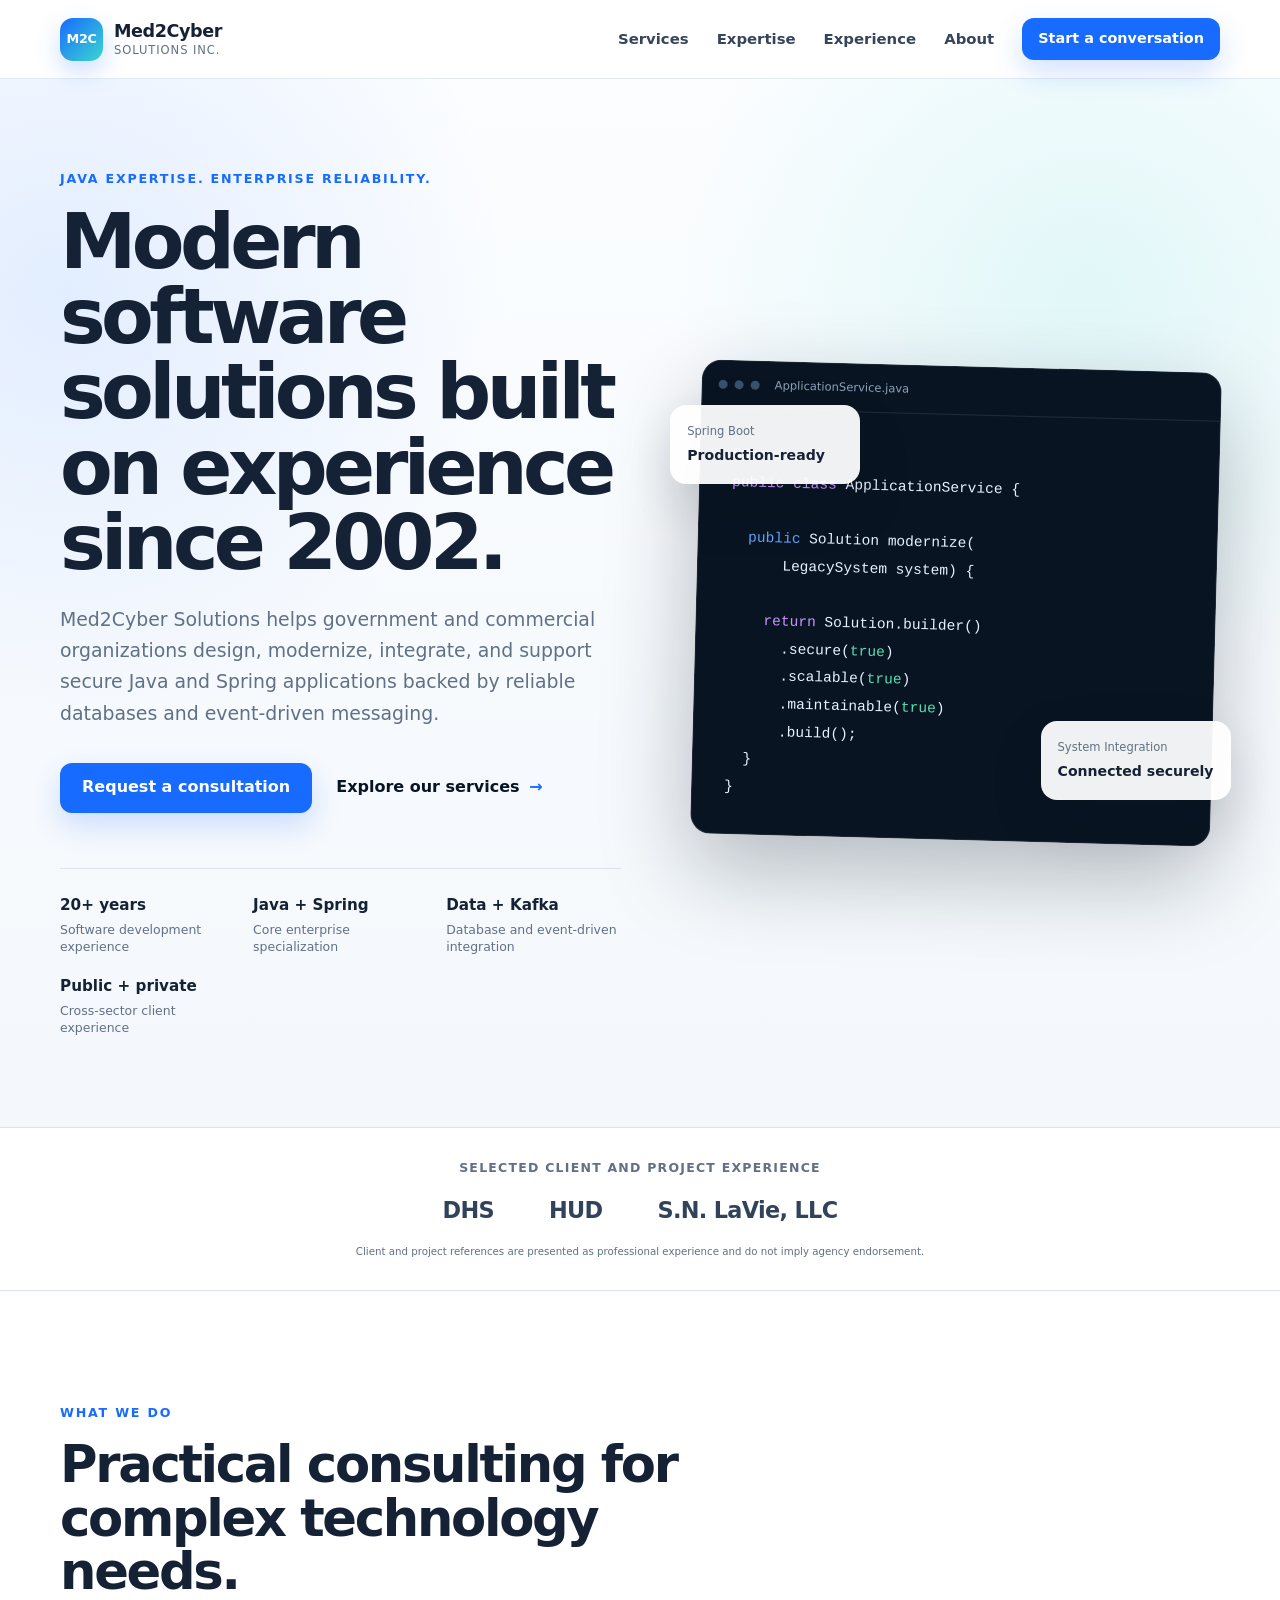
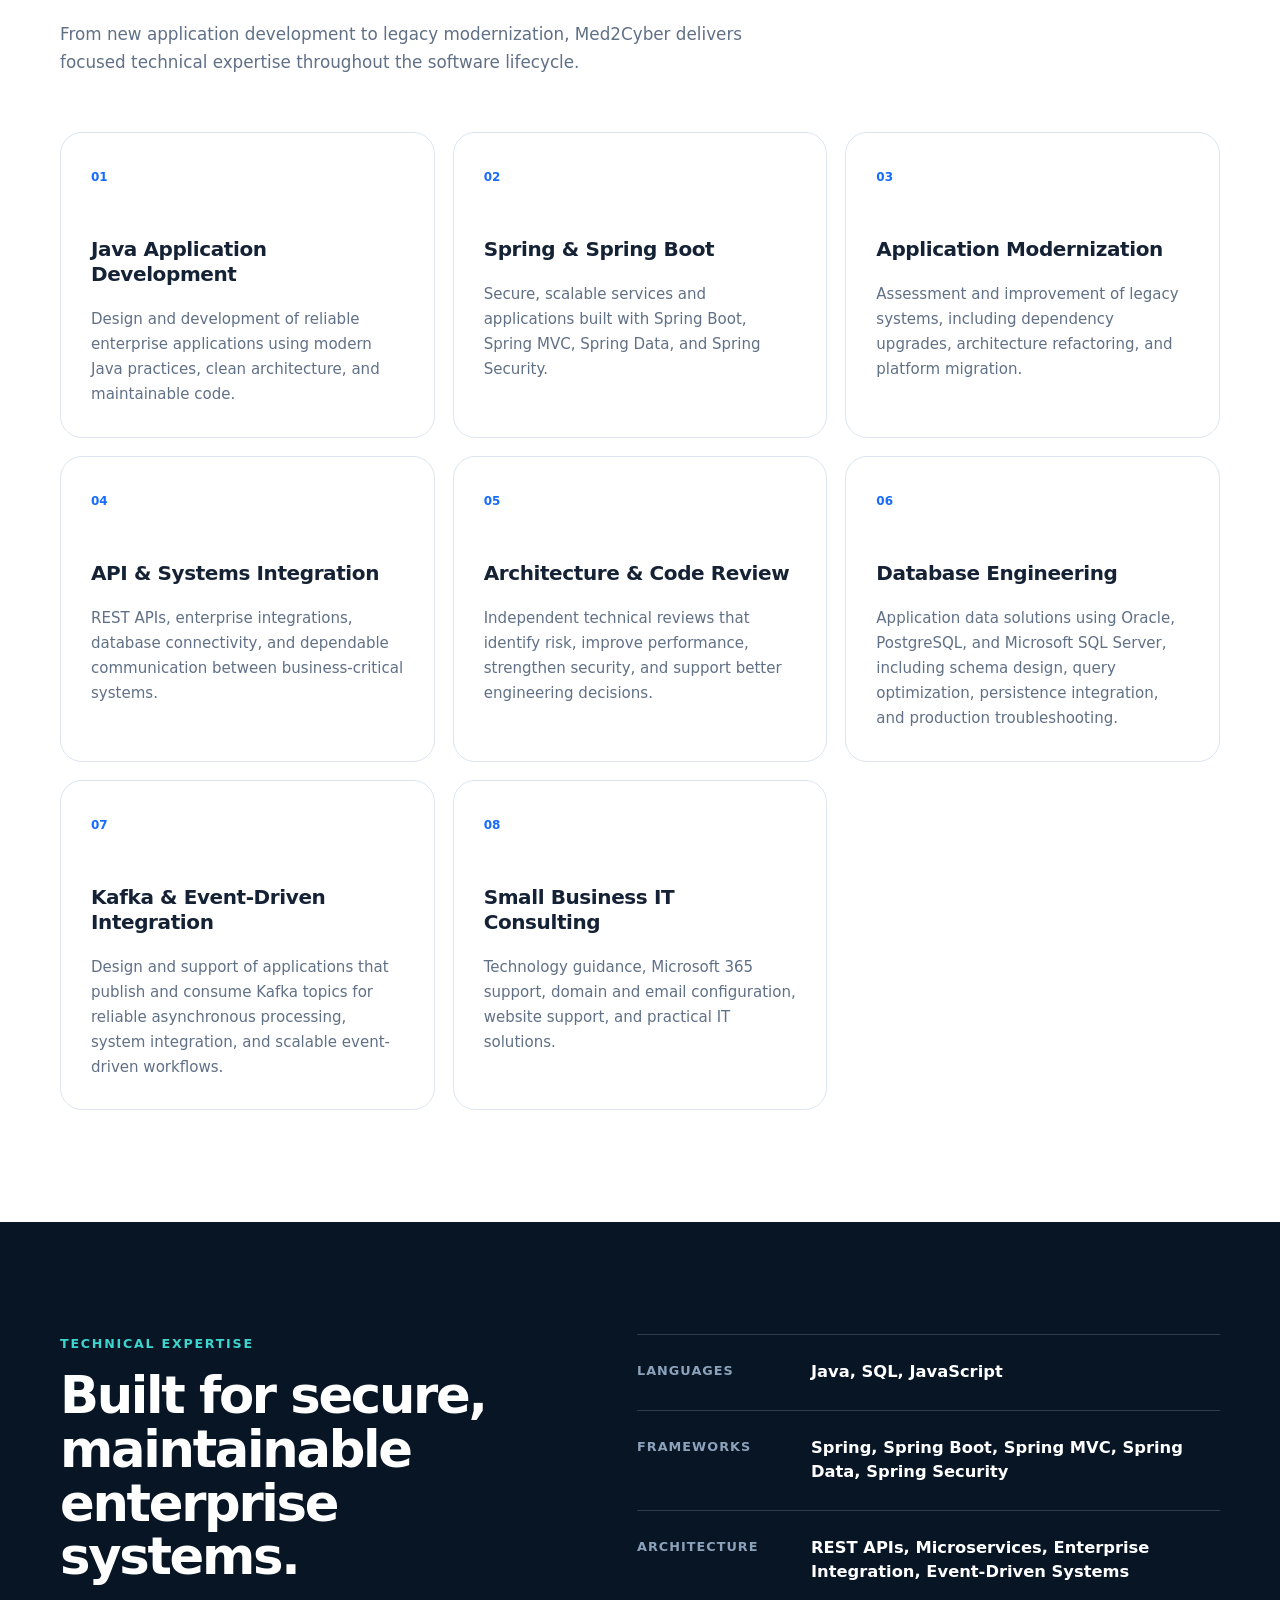
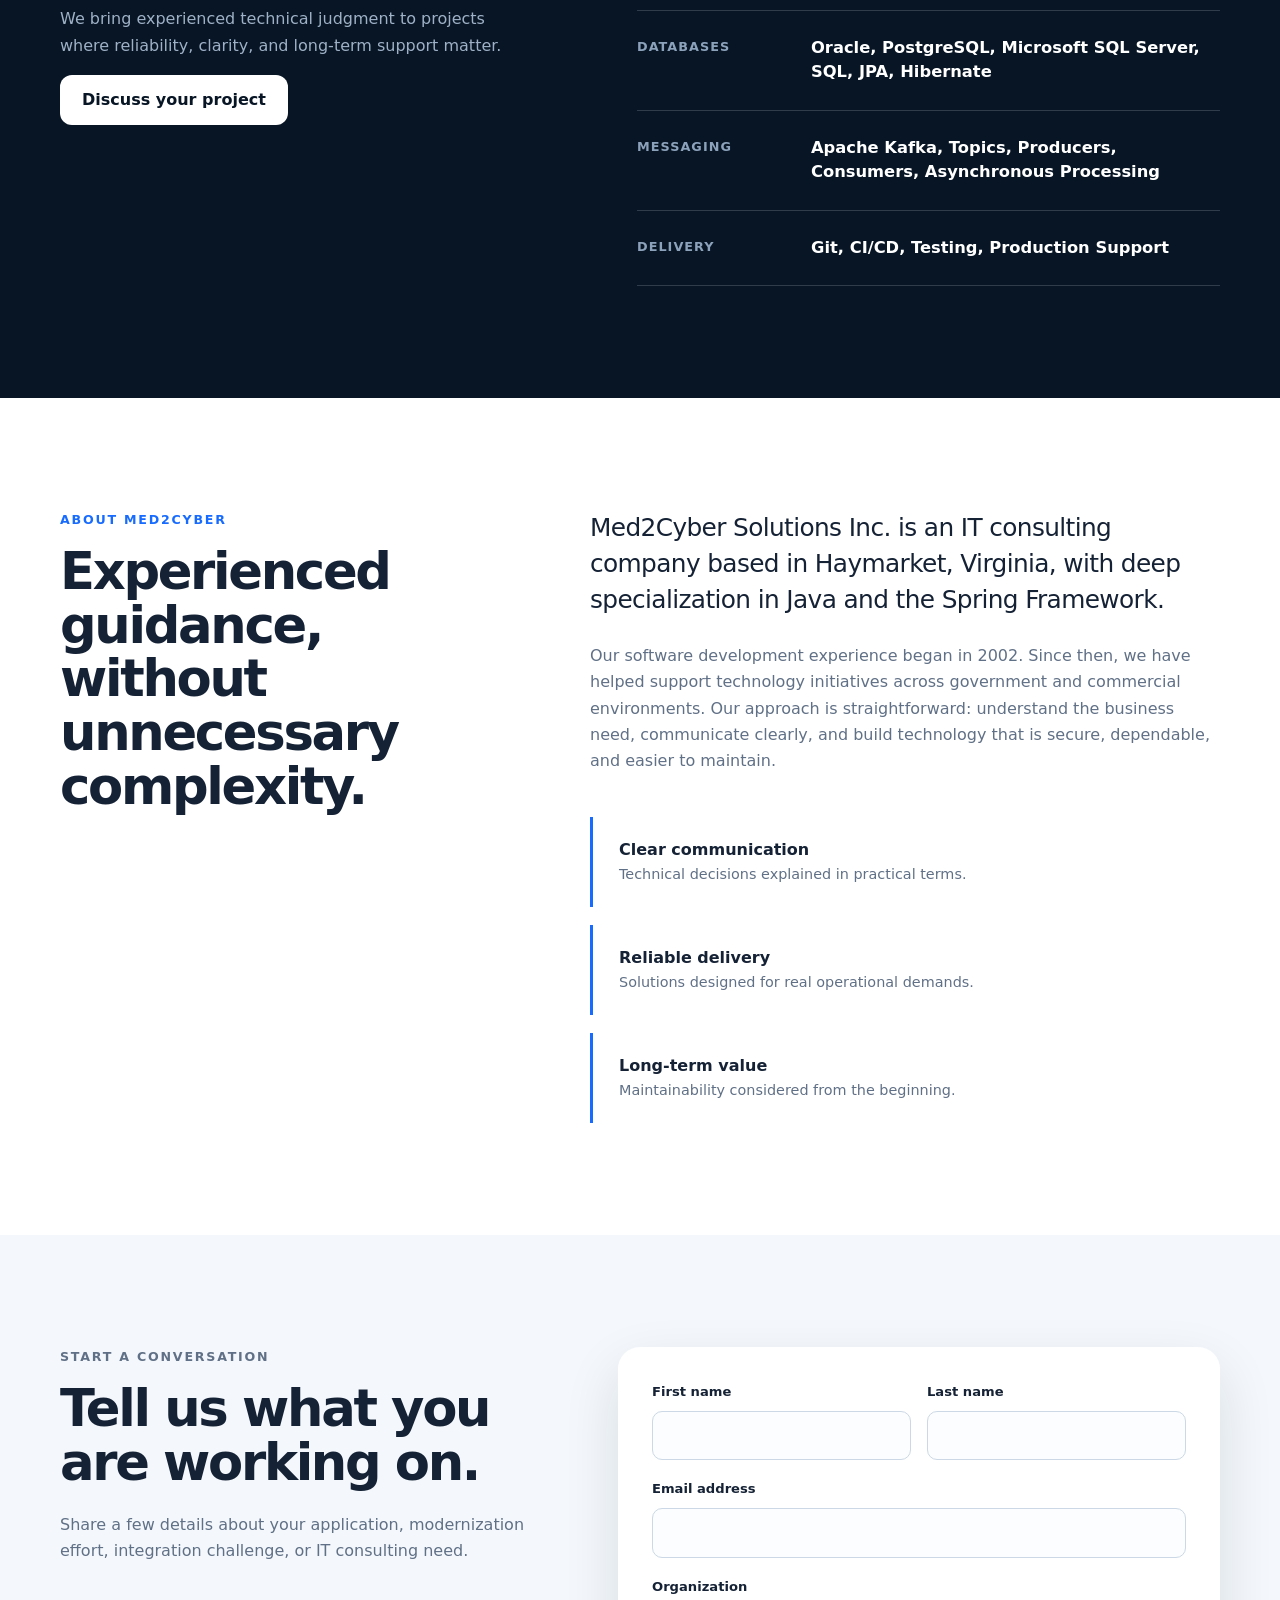
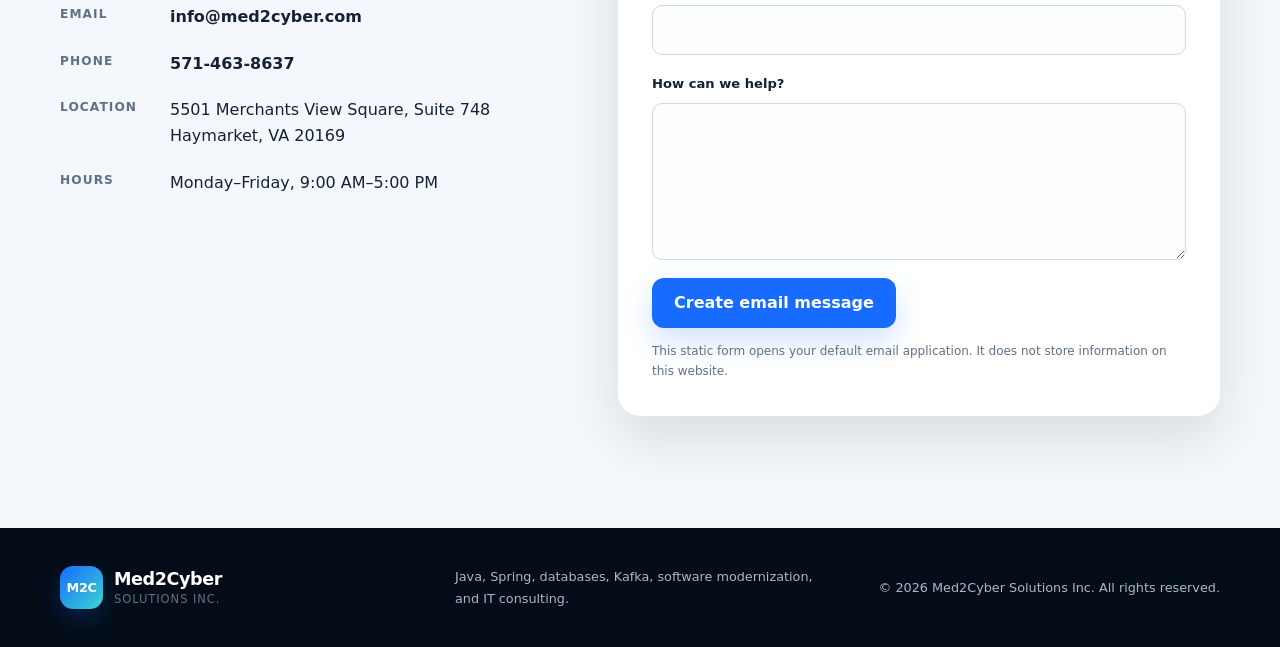
==== commit 0918dabf: "restore styled Med2Cyber homepage" ====
--- a/index.html
+++ b/index.html
@@ -1,56 +1,224 @@
-
-<!DOCTYPE html>
+<!doctype html>
 <html lang="en">
 <head>
-<meta charset="UTF-8">
-<meta name="viewport" content="width=device-width, initial-scale=1.0">
-<title>Med2Cyber Solutions | Building Enterprise Software for Tomorrow's Digital Economy</title>
-<meta name="description" content="Enterprise Software Engineering • AI • Cloud • Data • Integration">
+  <meta charset="utf-8" />
+  <meta name="viewport" content="width=device-width, initial-scale=1" />
+  <title>Med2Cyber Solutions | Java & Spring Consulting</title>
+  <meta name="description" content="Med2Cyber Solutions provides Java, Spring Framework, database integration, Kafka messaging, application modernization, API integration, and IT consulting services in Northern Virginia." />
+  <meta name="theme-color" content="#071525" />
+  <meta property="og:title" content="Med2Cyber Solutions | Java & Spring Consulting" />
+  <meta property="og:description" content="Enterprise Java, Spring, database, and Kafka solutions backed by software development experience since 2002." />
+  <meta property="og:type" content="website" />
+  <meta property="og:url" content="https://med2cyber.com/" />
+  <link rel="canonical" href="https://med2cyber.com/" />
+  <link rel="icon" href="favicon.svg" type="image/svg+xml" />
+  <link rel="stylesheet" href="styles.css" />
+  <script defer src="script.js"></script>
 </head>
 <body>
-<h1>Med2Cyber Solutions</h1>
-<h2>Building Enterprise Software for Tomorrow's Digital Economy</h2>
-<h3>Enterprise Software Engineering • AI • Cloud • Data • Integration</h3>
-
-<p><strong>Engineering Experience Since 2002</strong></p>
-
-<p>For more than two decades, Med2Cyber Solutions has been designing and delivering enterprise software that helps organizations modernize, integrate, and innovate. We combine proven software engineering practices with AI, cloud technologies, event-driven architecture, and modern data platforms to build secure, scalable, and maintainable solutions for government and commercial organizations.</p>
-
-<h2>Solutions</h2>
-<ul>
-<li>Enterprise Software Engineering</li>
-<li>Artificial Intelligence</li>
-<li>Cloud & DevOps (AWS, Azure, Docker, Kubernetes)</li>
-<li>Data & Integration (Oracle, PostgreSQL, SQL Server, Kafka, Elasticsearch)</li>
-</ul>
-
-<h2>PEP Labs</h2>
-<p><strong>Where Enterprise Ideas Become Production-Ready Solutions</strong></p>
-<p>PEP Labs is Med2Cyber's engineering and innovation initiative. Every project demonstrates modern enterprise software development using Java, Spring Boot, AI, cloud platforms, event-driven architecture and open-source technologies.</p>
-
-<h3>Mission</h3>
-<p>Build enterprise software that demonstrates excellence in engineering while creating practical solutions that contribute to digital transformation around the world.</p>
-
-<h3>What We Believe</h3>
-<ul>
-<li>Engineering First.</li>
-<li>Build for Tomorrow.</li>
-<li>Learn Continuously.</li>
-<li>Share Knowledge.</li>
-</ul>
-
-<h3>Current Roadmap</h3>
-<ul>
-<li>AI-Powered Event Rental Platform</li>
-<li>Enterprise Case Management</li>
-<li>Document AI Assistant</li>
-<li>Architecture Gallery</li>
-<li>Technical Engineering Blog</li>
-</ul>
-
-<footer>
-<p><strong>Med2Cyber Solutions</strong><br>
-Building Enterprise Software for Tomorrow's Digital Economy</p>
-</footer>
+  <a class="skip-link" href="#main">Skip to content</a>
+
+  <header class="site-header" id="top">
+    <div class="container nav-wrap">
+      <a class="brand" href="#top" aria-label="Med2Cyber Solutions home">
+        <span class="brand-mark" aria-hidden="true">M2C</span>
+        <span class="brand-text"><strong>Med2Cyber</strong><small>Solutions Inc.</small></span>
+      </a>
+
+      <button class="nav-toggle" aria-label="Open navigation" aria-expanded="false" aria-controls="site-nav">
+        <span></span><span></span><span></span>
+      </button>
+
+      <nav id="site-nav" class="site-nav" aria-label="Primary navigation">
+        <a href="#services">Services</a>
+        <a href="#expertise">Expertise</a>
+        <a href="#experience">Experience</a>
+        <a href="#about">About</a>
+        <a class="button button-small" href="#contact">Start a conversation</a>
+      </nav>
+    </div>
+  </header>
+
+  <main id="main">
+    <section class="hero">
+      <div class="hero-grid container">
+        <div class="hero-copy reveal">
+          <p class="eyebrow">Java expertise. Enterprise reliability.</p>
+          <h1>Modern software solutions built on experience since 2002.</h1>
+          <p class="hero-lead">Med2Cyber Solutions helps government and commercial organizations design, modernize, integrate, and support secure Java and Spring applications backed by reliable databases and event-driven messaging.</p>
+          <div class="hero-actions">
+            <a class="button" href="#contact">Request a consultation</a>
+            <a class="text-link" href="#services">Explore our services <span aria-hidden="true">→</span></a>
+          </div>
+          <div class="hero-stats" aria-label="Company highlights">
+            <div><strong>20+ years</strong><span>Software development experience</span></div>
+            <div><strong>Java + Spring</strong><span>Core enterprise specialization</span></div>
+            <div><strong>Data + Kafka</strong><span>Database and event-driven integration</span></div>
+            <div><strong>Public + private</strong><span>Cross-sector client experience</span></div>
+          </div>
+        </div>
+
+        <div class="hero-visual reveal" aria-label="Illustration of connected enterprise systems">
+          <div class="code-window">
+            <div class="window-bar"><i></i><i></i><i></i><span>ApplicationService.java</span></div>
+            <pre><code><span class="code-blue">@Service</span>
+<span class="code-purple">public class</span> ApplicationService {
+
+  <span class="code-blue">public</span> Solution modernize(
+      LegacySystem system) {
+
+    <span class="code-purple">return</span> Solution.builder()
+      .secure(<span class="code-green">true</span>)
+      .scalable(<span class="code-green">true</span>)
+      .maintainable(<span class="code-green">true</span>)
+      .build();
+  }
+}</code></pre>
+          </div>
+          <div class="floating-card floating-card-one"><span>Spring Boot</span><strong>Production-ready</strong></div>
+          <div class="floating-card floating-card-two"><span>System Integration</span><strong>Connected securely</strong></div>
+        </div>
+      </div>
+    </section>
+
+    <section class="trust-band" id="experience" aria-labelledby="experience-title">
+      <div class="container">
+        <p id="experience-title">Selected client and project experience</p>
+        <div class="client-list">
+          <span>DHS</span><span>HUD</span><span>S.N. LaVie, LLC</span>
+        </div>
+        <p class="fine-print">Client and project references are presented as professional experience and do not imply agency endorsement.</p>
+      </div>
+    </section>
+
+    <section class="section" id="services">
+      <div class="container">
+        <div class="section-heading reveal">
+          <p class="eyebrow">What we do</p>
+          <h2>Practical consulting for complex technology needs.</h2>
+          <p>From new application development to legacy modernization, Med2Cyber delivers focused technical expertise throughout the software lifecycle.</p>
+        </div>
+
+        <div class="service-grid">
+          <article class="service-card reveal">
+            <span class="service-number">01</span>
+            <h3>Java Application Development</h3>
+            <p>Design and development of reliable enterprise applications using modern Java practices, clean architecture, and maintainable code.</p>
+          </article>
+          <article class="service-card reveal">
+            <span class="service-number">02</span>
+            <h3>Spring & Spring Boot</h3>
+            <p>Secure, scalable services and applications built with Spring Boot, Spring MVC, Spring Data, and Spring Security.</p>
+          </article>
+          <article class="service-card reveal">
+            <span class="service-number">03</span>
+            <h3>Application Modernization</h3>
+            <p>Assessment and improvement of legacy systems, including dependency upgrades, architecture refactoring, and platform migration.</p>
+          </article>
+          <article class="service-card reveal">
+            <span class="service-number">04</span>
+            <h3>API & Systems Integration</h3>
+            <p>REST APIs, enterprise integrations, database connectivity, and dependable communication between business-critical systems.</p>
+          </article>
+          <article class="service-card reveal">
+            <span class="service-number">05</span>
+            <h3>Architecture & Code Review</h3>
+            <p>Independent technical reviews that identify risk, improve performance, strengthen security, and support better engineering decisions.</p>
+          </article>
+          <article class="service-card reveal">
+            <span class="service-number">06</span>
+            <h3>Database Engineering</h3>
+            <p>Application data solutions using Oracle, PostgreSQL, and Microsoft SQL Server, including schema design, query optimization, persistence integration, and production troubleshooting.</p>
+          </article>
+          <article class="service-card reveal">
+            <span class="service-number">07</span>
+            <h3>Kafka & Event-Driven Integration</h3>
+            <p>Design and support of applications that publish and consume Kafka topics for reliable asynchronous processing, system integration, and scalable event-driven workflows.</p>
+          </article>
+          <article class="service-card reveal">
+            <span class="service-number">08</span>
+            <h3>Small Business IT Consulting</h3>
+            <p>Technology guidance, Microsoft 365 support, domain and email configuration, website support, and practical IT solutions.</p>
+          </article>
+        </div>
+      </div>
+    </section>
+
+    <section class="section section-dark" id="expertise">
+      <div class="container expertise-grid">
+        <div class="section-heading reveal">
+          <p class="eyebrow">Technical expertise</p>
+          <h2>Built for secure, maintainable enterprise systems.</h2>
+          <p>We bring experienced technical judgment to projects where reliability, clarity, and long-term support matter.</p>
+          <a class="button button-light" href="#contact">Discuss your project</a>
+        </div>
+        <div class="capability-list reveal">
+          <div><span>Languages</span><strong>Java, SQL, JavaScript</strong></div>
+          <div><span>Frameworks</span><strong>Spring, Spring Boot, Spring MVC, Spring Data, Spring Security</strong></div>
+          <div><span>Architecture</span><strong>REST APIs, Microservices, Enterprise Integration, Event-Driven Systems</strong></div>
+          <div><span>Databases</span><strong>Oracle, PostgreSQL, Microsoft SQL Server, SQL, JPA, Hibernate</strong></div>
+          <div><span>Messaging</span><strong>Apache Kafka, Topics, Producers, Consumers, Asynchronous Processing</strong></div>
+          <div><span>Delivery</span><strong>Git, CI/CD, Testing, Production Support</strong></div>
+        </div>
+      </div>
+    </section>
+
+    <section class="section" id="about">
+      <div class="container about-grid">
+        <div class="about-panel reveal">
+          <p class="eyebrow">About Med2Cyber</p>
+          <h2>Experienced guidance, without unnecessary complexity.</h2>
+        </div>
+        <div class="about-copy reveal">
+          <p class="large-copy">Med2Cyber Solutions Inc. is an IT consulting company based in Haymarket, Virginia, with deep specialization in Java and the Spring Framework.</p>
+          <p>Our software development experience began in 2002. Since then, we have helped support technology initiatives across government and commercial environments. Our approach is straightforward: understand the business need, communicate clearly, and build technology that is secure, dependable, and easier to maintain.</p>
+          <div class="principles">
+            <div><strong>Clear communication</strong><span>Technical decisions explained in practical terms.</span></div>
+            <div><strong>Reliable delivery</strong><span>Solutions designed for real operational demands.</span></div>
+            <div><strong>Long-term value</strong><span>Maintainability considered from the beginning.</span></div>
+          </div>
+        </div>
+      </div>
+    </section>
+
+    <section class="section contact-section" id="contact">
+      <div class="container contact-grid">
+        <div class="contact-copy reveal">
+          <p class="eyebrow">Start a conversation</p>
+          <h2>Tell us what you are working on.</h2>
+          <p>Share a few details about your application, modernization effort, integration challenge, or IT consulting need.</p>
+          <ul class="contact-details">
+            <li><span>Email</span><a href="mailto:info@med2cyber.com">info@med2cyber.com</a></li>
+            <li><span>Phone</span><a href="tel:+15714638637">571-463-8637</a></li>
+            <li><span>Location</span><address>5501 Merchants View Square, Suite 748<br />Haymarket, VA 20169</address></li>
+            <li><span>Hours</span><p>Monday–Friday, 9:00 AM–5:00 PM</p></li>
+          </ul>
+        </div>
+
+        <form class="contact-form reveal" id="contact-form">
+          <div class="field-row">
+            <label>First name<input type="text" name="firstName" autocomplete="given-name" required /></label>
+            <label>Last name<input type="text" name="lastName" autocomplete="family-name" required /></label>
+          </div>
+          <label>Email address<input type="email" name="email" autocomplete="email" required /></label>
+          <label>Organization<input type="text" name="organization" autocomplete="organization" /></label>
+          <label>How can we help?<textarea name="message" rows="6" required></textarea></label>
+          <button class="button" type="submit">Create email message</button>
+          <p class="form-note">This static form opens your default email application. It does not store information on this website.</p>
+        </form>
+      </div>
+    </section>
+  </main>
+
+  <footer class="site-footer">
+    <div class="container footer-grid">
+      <a class="brand brand-footer" href="#top">
+        <span class="brand-mark">M2C</span>
+        <span class="brand-text"><strong>Med2Cyber</strong><small>Solutions Inc.</small></span>
+      </a>
+      <p>Java, Spring, databases, Kafka, software modernization, and IT consulting.</p>
+      <p>© <span id="year"></span> Med2Cyber Solutions Inc. All rights reserved.</p>
+    </div>
+  </footer>
 </body>
 </html>
--- a/styles.css
+++ b/styles.css
@@ -0,0 +1,173 @@
+:root {
+  --navy: #071525;
+  --navy-soft: #10253d;
+  --blue: #176bff;
+  --blue-light: #5fa2ff;
+  --cyan: #3cd6cf;
+  --text: #152235;
+  --muted: #607086;
+  --line: #dce5ef;
+  --surface: #f4f8fc;
+  --white: #fff;
+  --shadow: 0 22px 55px rgba(7, 21, 37, .12);
+  --radius: 22px;
+}
+
+* { box-sizing: border-box; }
+html { scroll-behavior: smooth; }
+body {
+  margin: 0;
+  font-family: Inter, ui-sans-serif, system-ui, -apple-system, BlinkMacSystemFont, "Segoe UI", sans-serif;
+  color: var(--text);
+  background: var(--white);
+  line-height: 1.65;
+  -webkit-font-smoothing: antialiased;
+}
+a { color: inherit; }
+img { max-width: 100%; display: block; }
+button, input, textarea { font: inherit; }
+.container { width: min(1160px, calc(100% - 40px)); margin-inline: auto; }
+.skip-link { position: fixed; top: 8px; left: 8px; z-index: 999; transform: translateY(-150%); background: #fff; padding: 10px 14px; border-radius: 8px; }
+.skip-link:focus { transform: translateY(0); }
+
+.site-header {
+  position: sticky; top: 0; z-index: 50;
+  background: rgba(255,255,255,.88);
+  backdrop-filter: blur(18px);
+  border-bottom: 1px solid rgba(220,229,239,.8);
+}
+.nav-wrap { min-height: 78px; display: flex; align-items: center; justify-content: space-between; gap: 24px; }
+.brand { display: inline-flex; align-items: center; gap: 11px; text-decoration: none; }
+.brand-mark { width: 43px; height: 43px; display: grid; place-items: center; border-radius: 13px; background: linear-gradient(135deg,var(--blue),var(--cyan)); color: #fff; font-size: .8rem; font-weight: 900; letter-spacing: -.03em; box-shadow: 0 10px 25px rgba(23,107,255,.22); }
+.brand-text { display: grid; line-height: 1.05; }
+.brand-text strong { font-size: 1.1rem; letter-spacing: -.025em; }
+.brand-text small { color: var(--muted); font-size: .72rem; margin-top: 4px; letter-spacing: .08em; text-transform: uppercase; }
+.site-nav { display: flex; align-items: center; gap: 28px; }
+.site-nav > a:not(.button) { text-decoration: none; font-size: .93rem; font-weight: 650; color: #35455b; }
+.site-nav > a:not(.button):hover { color: var(--blue); }
+.nav-toggle { display: none; background: none; border: 0; padding: 8px; }
+.nav-toggle span { display: block; width: 24px; height: 2px; background: var(--navy); margin: 5px; }
+
+.button { display: inline-flex; align-items: center; justify-content: center; min-height: 50px; padding: 0 22px; border: 0; border-radius: 12px; background: var(--blue); color: #fff; text-decoration: none; font-weight: 800; cursor: pointer; box-shadow: 0 12px 30px rgba(23,107,255,.2); transition: .2s ease; }
+.button:hover { transform: translateY(-2px); background: #0e5fe9; }
+.button-small { min-height: 42px; padding-inline: 16px; font-size: .9rem; }
+.button-light { background: #fff; color: var(--navy); box-shadow: none; }
+.text-link { font-weight: 800; text-decoration: none; color: var(--navy); }
+.text-link span { color: var(--blue); margin-left: 4px; }
+
+.hero { overflow: hidden; background: radial-gradient(circle at 85% 20%, rgba(60,214,207,.13), transparent 30%), radial-gradient(circle at 5% 20%, rgba(23,107,255,.1), transparent 30%), linear-gradient(#fbfdff,#f4f8fc); }
+.hero-grid { min-height: 720px; display: grid; grid-template-columns: 1.03fr .97fr; align-items: center; gap: 70px; padding-block: 90px; }
+.eyebrow { margin: 0 0 14px; color: var(--blue); font-size: .79rem; letter-spacing: .14em; font-weight: 900; text-transform: uppercase; }
+h1,h2,h3,p { margin-top: 0; }
+h1 { font-size: clamp(3.3rem, 6vw, 5.7rem); line-height: .98; letter-spacing: -.06em; max-width: 780px; margin-bottom: 24px; }
+h2 { font-size: clamp(2.1rem, 4vw, 3.5rem); line-height: 1.05; letter-spacing: -.045em; margin-bottom: 22px; }
+h3 { font-size: 1.25rem; line-height: 1.25; letter-spacing: -.02em; }
+.hero-lead { font-size: 1.18rem; color: var(--muted); max-width: 640px; }
+.hero-actions { display: flex; align-items: center; gap: 24px; margin-top: 34px; }
+.hero-stats { margin-top: 55px; display: grid; grid-template-columns: repeat(3,1fr); gap: 18px; border-top: 1px solid var(--line); padding-top: 24px; }
+.hero-stats div { display: grid; gap: 3px; }
+.hero-stats strong { font-size: .95rem; }
+.hero-stats span { color: var(--muted); font-size: .78rem; line-height: 1.4; }
+.hero-visual { position: relative; min-height: 520px; display: grid; place-items: center; }
+.hero-visual::before { content: ""; position: absolute; width: 420px; height: 420px; border-radius: 50%; background: linear-gradient(135deg,rgba(23,107,255,.18),rgba(60,214,207,.18)); filter: blur(2px); }
+.code-window { position: relative; z-index: 1; width: min(100%,520px); overflow: hidden; background: #081421; color: #e8f1ff; border: 1px solid rgba(255,255,255,.1); border-radius: 20px; box-shadow: 0 35px 90px rgba(7,21,37,.28); transform: rotate(1.5deg); }
+.window-bar { min-height: 48px; display: flex; align-items: center; gap: 7px; padding: 0 16px; border-bottom: 1px solid rgba(255,255,255,.1); color: #8ba2bc; font-size: .72rem; }
+.window-bar i { width: 9px; height: 9px; border-radius: 50%; background: #395169; }
+.window-bar span { margin-left: 8px; }
+.code-window pre { margin: 0; padding: 32px; overflow: auto; font: 500 .91rem/1.9 ui-monospace,SFMono-Regular,Menlo,monospace; }
+.code-blue { color: #63a4ff; } .code-purple { color: #c993ff; } .code-green { color: #58dfb4; }
+.floating-card { position: absolute; z-index: 2; width: 190px; padding: 17px; border-radius: 16px; background: rgba(255,255,255,.94); box-shadow: var(--shadow); display: grid; gap: 3px; }
+.floating-card span { color: var(--muted); font-size: .72rem; }
+.floating-card strong { font-size: .88rem; }
+.floating-card-one { left: -4%; top: 12%; }
+.floating-card-two { right: -2%; bottom: 12%; }
+
+.trust-band { padding: 30px 0; border-block: 1px solid var(--line); background: #fff; text-align: center; }
+.trust-band p { margin-bottom: 14px; color: var(--muted); font-size: .78rem; text-transform: uppercase; letter-spacing: .1em; font-weight: 800; }
+.client-list { display: flex; justify-content: center; align-items: center; flex-wrap: wrap; gap: 55px; }
+.client-list span { font-size: 1.4rem; color: #31435a; font-weight: 900; letter-spacing: -.03em; }
+.trust-band .fine-print { margin: 14px 0 0; font-size: .64rem; text-transform: none; letter-spacing: normal; font-weight: 500; }
+
+.section { padding: 112px 0; }
+.section-heading { max-width: 700px; margin-bottom: 55px; }
+.section-heading > p:last-child { color: var(--muted); font-size: 1.05rem; }
+.service-grid { display: grid; grid-template-columns: repeat(3,1fr); gap: 18px; }
+.service-card { min-height: 265px; padding: 30px; border: 1px solid var(--line); border-radius: var(--radius); background: #fff; transition: .25s ease; }
+.service-card:hover { transform: translateY(-6px); box-shadow: var(--shadow); border-color: transparent; }
+.service-number { display: inline-block; color: var(--blue); font-size: .75rem; font-weight: 900; margin-bottom: 50px; }
+.service-card p { color: var(--muted); font-size: .94rem; margin-bottom: 0; }
+
+.section-dark { color: #fff; background: var(--navy); }
+.section-dark .eyebrow { color: var(--cyan); }
+.section-dark .section-heading > p:last-of-type { color: #9fb1c6; }
+.expertise-grid { display: grid; grid-template-columns: .9fr 1.1fr; gap: 100px; align-items: start; }
+.capability-list { border-top: 1px solid rgba(255,255,255,.17); }
+.capability-list div { display: grid; grid-template-columns: 150px 1fr; gap: 24px; padding: 25px 0; border-bottom: 1px solid rgba(255,255,255,.17); }
+.capability-list span { color: #8ca2bb; font-size: .8rem; text-transform: uppercase; letter-spacing: .08em; font-weight: 800; }
+.capability-list strong { font-size: 1.02rem; line-height: 1.5; }
+
+.about-grid { display: grid; grid-template-columns: .8fr 1.2fr; gap: 110px; }
+.about-panel { position: sticky; top: 120px; align-self: start; }
+.about-copy > p { color: var(--muted); }
+.about-copy .large-copy { color: var(--text); font-size: 1.55rem; line-height: 1.45; letter-spacing: -.025em; }
+.principles { margin-top: 42px; display: grid; gap: 18px; }
+.principles div { padding: 20px 0 20px 26px; border-left: 3px solid var(--blue); display: grid; }
+.principles span { color: var(--muted); font-size: .9rem; }
+
+.contact-section { background: var(--surface); }
+.contact-grid { display: grid; grid-template-columns: .88fr 1.12fr; gap: 85px; align-items: start; }
+.contact-copy > p { color: var(--muted); }
+.contact-details { list-style: none; padding: 0; margin: 40px 0 0; display: grid; gap: 20px; }
+.contact-details li { display: grid; grid-template-columns: 95px 1fr; gap: 15px; }
+.contact-details span { color: var(--muted); font-size: .76rem; text-transform: uppercase; letter-spacing: .09em; font-weight: 800; }
+.contact-details a { font-weight: 800; text-decoration: none; }
+.contact-details p, address { margin: 0; font-style: normal; }
+.contact-form { padding: 34px; border-radius: var(--radius); background: #fff; box-shadow: var(--shadow); }
+.field-row { display: grid; grid-template-columns: 1fr 1fr; gap: 16px; }
+label { display: grid; gap: 8px; margin-bottom: 18px; font-size: .82rem; font-weight: 800; }
+input, textarea { width: 100%; border: 1px solid #ccd8e5; border-radius: 10px; background: #fbfdff; padding: 13px 14px; color: var(--text); outline: none; }
+input:focus, textarea:focus { border-color: var(--blue); box-shadow: 0 0 0 3px rgba(23,107,255,.1); }
+textarea { resize: vertical; }
+.form-note { margin: 14px 0 0; color: var(--muted); font-size: .75rem; }
+
+.site-footer { padding: 38px 0; background: #040d17; color: #a9b8c8; }
+.footer-grid { display: grid; grid-template-columns: 1fr 1fr 1fr; align-items: center; gap: 25px; }
+.brand-footer .brand-text strong { color: #fff; }
+.footer-grid p { margin: 0; font-size: .8rem; }
+.footer-grid p:last-child { text-align: right; }
+
+.reveal { opacity: 0; transform: translateY(18px); transition: opacity .7s ease, transform .7s ease; }
+.reveal.visible { opacity: 1; transform: none; }
+
+@media (max-width: 940px) {
+  .nav-toggle { display: block; }
+  .site-nav { position: absolute; top: 78px; left: 0; right: 0; display: none; flex-direction: column; align-items: stretch; gap: 0; padding: 12px 20px 22px; background: #fff; border-bottom: 1px solid var(--line); }
+  .site-nav.open { display: flex; }
+  .site-nav a { padding: 12px; }
+  .hero-grid, .expertise-grid, .about-grid, .contact-grid { grid-template-columns: 1fr; gap: 55px; }
+  .hero-grid { padding-block: 75px; }
+  .hero-visual { min-height: 440px; }
+  .service-grid { grid-template-columns: repeat(2,1fr); }
+  .about-panel { position: static; }
+  .footer-grid { grid-template-columns: 1fr; text-align: left; }
+  .footer-grid p:last-child { text-align: left; }
+}
+
+@media (max-width: 620px) {
+  .container { width: min(100% - 26px,1160px); }
+  .section { padding: 82px 0; }
+  h1 { font-size: clamp(2.75rem,14vw,4rem); }
+  .hero-grid { min-height: auto; padding-block: 58px 70px; }
+  .hero-actions { align-items: flex-start; flex-direction: column; }
+  .hero-stats { grid-template-columns: 1fr; }
+  .hero-visual { min-height: 390px; }
+  .code-window pre { padding: 23px; font-size: .76rem; }
+  .floating-card { display: none; }
+  .service-grid { grid-template-columns: 1fr; }
+  .service-card { min-height: 235px; }
+  .client-list { gap: 25px; }
+  .client-list span { font-size: 1.1rem; }
+  .capability-list div, .contact-details li { grid-template-columns: 1fr; gap: 5px; }
+  .field-row { grid-template-columns: 1fr; gap: 0; }
+  .contact-form { padding: 24px; }
+}
